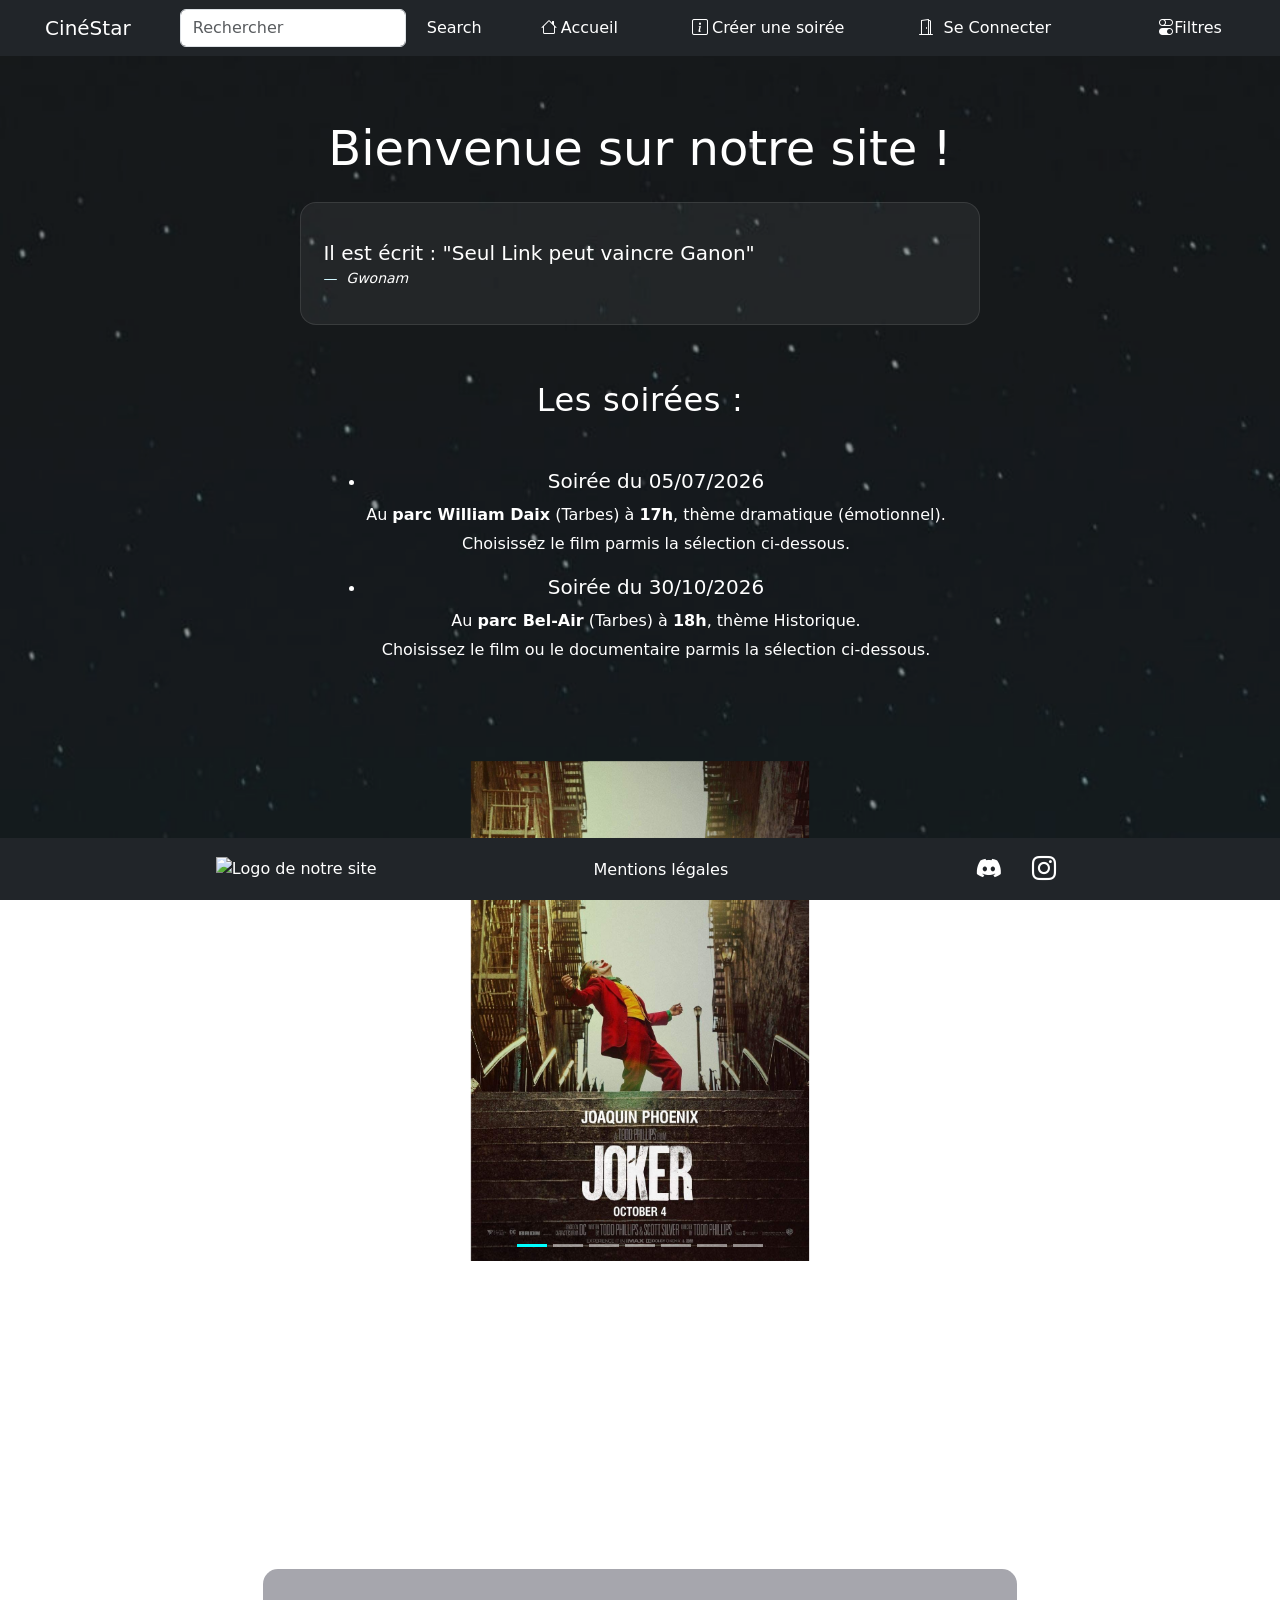
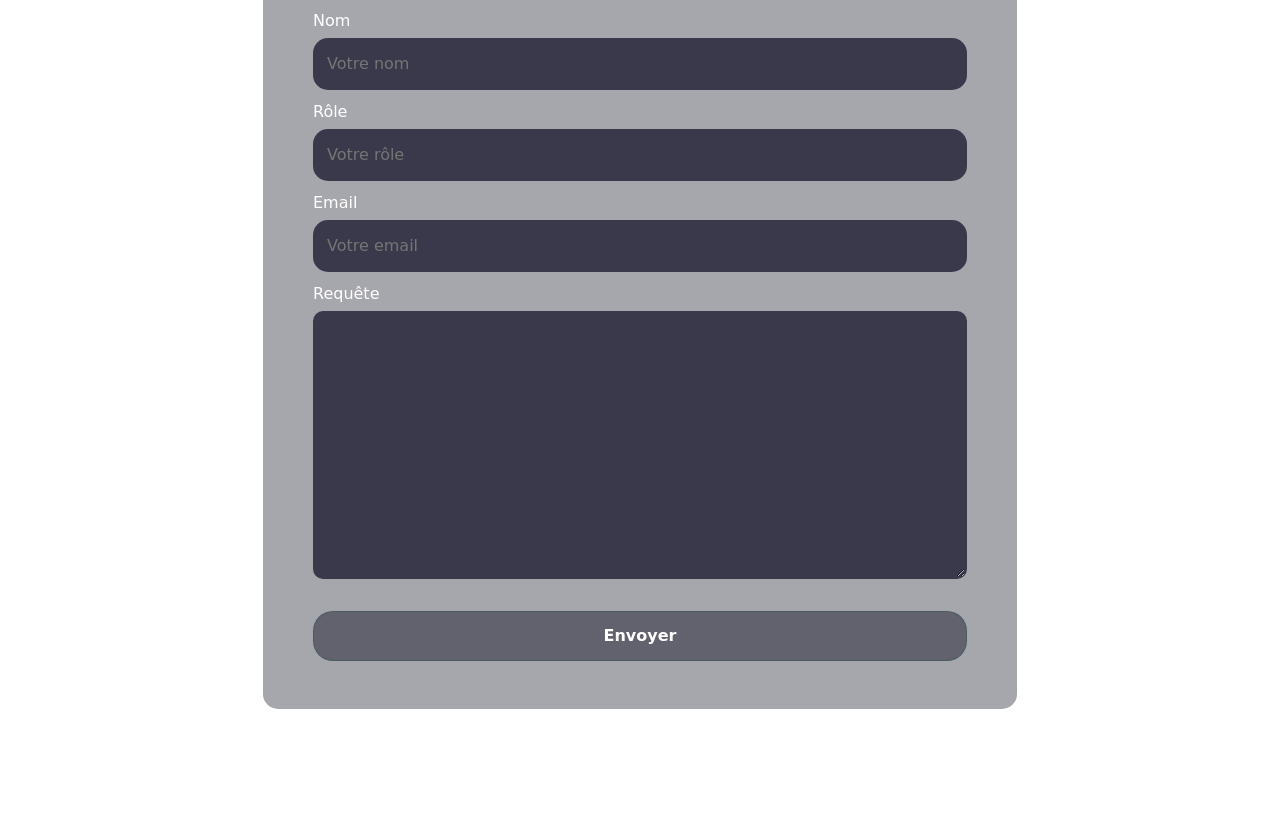
==== Site internet/index.html @ 059ee795 "Update index.html changement formulaire pour ajout intéraction php pour mail" ====
<!DOCTYPE html>
<html lang="fr">

<head>

    <meta charset="UTF-8">
    <meta name="author" content="Groupe 2">

    <title>SAE 203 : Choix de film</title>

    <link href="https://cdn.jsdelivr.net/npm/bootstrap@5.3.0-alpha1/dist/css/bootstrap.min.css" rel="stylesheet">
    <link rel="stylesheet" href="https://cdn.jsdelivr.net/npm/bootstrap-icons@1.11.3/font/bootstrap-icons.min.css">
    <link rel="stylesheet" href="style.css">

</head>

<!--https://icons.getbootstrap.com = Icones Bootstrap-->

<body>


    <header>
        <!-- <nav>   Lien entre les différentes pages
                    <a href="index.html" class="link" title="Lien vers la page d'Accueil">Accueil</a>
                    <a href="./Création_de_soirée.html" class="link" title="Lien vers la page ...">Créer un événement</a>
                    <a href="./Films.html" class="link" title="Lien vers la page ...">Nos films</a>
                    <a href="./Formulaire_de_demande.html" class="link" title="Lien vers la page ...">Demander un film</a>
                </nav>-->


        <nav class="navbar p-4 navbar-expand-lg" data-bs-theme="navbar-dark"><!-- Menu de navigation -->

            <div class="container-fluid bg-dark fixed-top justify-content-evenly pt-2 pb-2"><!-- Conteneur -->

                <a class="navbar-brand link text-white" href="./index.html"
                    title="Lien vers la page d'Accueil">CinéStar</a>

                <form class="d-flex" role="search"><!--Barre de recherche et boutton submit-->

                    <input class="form-control me-2 h-auto w-100" type="search" placeholder="Rechercher"
                        aria-label="Search" />
                    <button class="btn border border-1 border-dark Search" type="submit rounded-2">Search</button>

                </form>

                <!-- Menu déroulant des autres pages-->
                <!--Manquera que la mise en page, le code est bon-->
                <div class="" id="togglerMenu">
                    <button class="navbar-toggler" type="button" data-bs-toggle="collapse"
                        data-bs-target="#menu"><!-- Bouton de bascule (toggler) -->
                        <span class="navbar-toggler-icon"></span>
                    </button>

                    <div class="collapse navbar-collapse" id="menu">
                        <!-- Contenu du menu pouvant se réduire (collapse) -->
                        <ul class="navbar-nav ms-auto mb-2 mb-lg-0"><!-- Barre de navigation (nav)-->
                            <li class="nav-item">
                                <a class="btn border border-1 border-dark active me-5" href="./index.html"><i
                                        class="bi bi-house me-1"></i>Accueil</a>
                            </li>
                            <li class="nav-item">
                                <a class="btn border border-1 border-dark active  me-5"
                                    href="./Création_de_soirée.html"><i class="bi bi-info-square me-1"></i>Créer une
                                    soirée</a>
                            </li>
                            <li class="nav-item">
                                <a class="btn border border-1 border-dark active  me-5"
                                    href="./login.html">
                                    <i class="bi bi-door-open me-1"></i>
                                    Se Connecter
                                </a>
                            </li>
                        </ul>
                    </div>
                </div>
                <!--Fin Toggler menu-->

                <!--Menu déroulant des Filtres en Offset-->
                <button class="btn btn-outline-dark filtres" type="button" data-bs-toggle="offcanvas"
                    data-bs-target="#offcanvasFiltres"
                    aria-controls="offcanvasFiltres"><!-- Bouton de bascule (toggler) -->
                    <span class="bi bi-toggles">Filtres</span>
                </button>

            </div>

        </nav>

        <div class="offcanvas offcanvas-end bg-dark text-white" tabindex="-1" id="offcanvasFiltres"
            aria-labelledby="offcanvasFiltresLabel">

            <div class="offcanvas-header">

                <h5 class="offcanvas-title" id="offcanvasFiltresLabel">Filtres</h5>

                <button type="button" class="btn-close" data-bs-dismiss="offcanvas" aria-label="Fermer"></button>

            </div>

            <div class="offcanvas-body">

                <ul class="navbar-nav justify-content-end flex-grow-1 pe-3">
                    <li>
                        <div class="form-check">

                            <input class="form-check-input" type="checkbox" value="" id="ToutChecked" checked>

                            <label class="form-check-label" for="#ToutChecked">
                                Tout
                            </label>

                        </div>
                    </li>
                    <li class="mt-3">

                        <h7 class="fw-bold">Lieux :</h7>

                        <div class="form-check pt-2">

                            <input class="form-check-input" type="checkbox" value="" id="checkDefault">

                            <label class="form-check-label" for="#checkDefault">
                                Parc
                            </label>

                        </div>
                    </li>
                </ul>
            </div>
        </div>

    </header>

    <div class="container-xxl bd-gutter mt-5 my-md-4 bd-layout" id="trueBody">
        <h1 class="display-5 text-center pt-5"">Bienvenue sur notre site !</h1><!--Titre principal de la page d'accueil-->

        <figure><!--Notre blockquote, le message des organisateurs-->
            <blockquote class="blockquote pt-3"><!--Notre blockquote, le message des organisateurs-->
                <p>
                    Il est écrit : "Seul Link peut vaincre Ganon"
                </p>
            </blockquote>

            <figcaption class="blockquote-footer"><!-- Pied de blockquote -->
                <cite>Gwonam</cite>
            </figcaption>
        </figure>

        <div class="pt-4 pb-3" id="soirée">
            <h2>Les soirées :</h2><!--La liste des activitées-->
            <!--<ul>
                    <li>Appéroooooooo !</li>
                    <li>Luge d’été</li>
                    <li>Film oklm</li>
                </ul>-->
            <ul>
                <li>
                    <h5>Soirée du 05/07/2026</h5>
                </li>
                <p>
                    Au <strong>parc William Daix</strong> (Tarbes) à <strong>17h</strong>, thème dramatique
                    (émotionnel).</br>
                    Choisissez le film parmis la sélection ci-dessous.
                </p>

                <li>
                    <h5>Soirée du 30/10/2026</h5>
                </li>
                <p>
                    Au <strong>parc Bel-Air</strong> (Tarbes) à <strong>18h</strong>, thème Historique.</br>
                    Choisissez le film ou le documentaire parmis la sélection ci-dessous.
                </p>
            </ul>
        </div>

        <!-- Création d'un carrousel-->
        <div class="d-block m-5">
            <div class="carousel slide carousel-fade" id="carouselPortrait" data-bs-theme="carousel-dark"
                data-bs-ride="carousel" data-bs-interval="3000"><!-- Début du carroussel --><!-- Voir sujet -->
                <div class="carousel-indicators"><!-- Indicateurs de carrousel -->
                    <button type="button" data-bs-target="#carouselPortrait" data-bs-slide-to="0" class="active"
                        aria-current="true" aria-label="Portrait 1"></button>
                    <button type="button" data-bs-target="#carouselPortrait" data-bs-slide-to="1"
                        aria-label="Portrait 2"></button>
                    <button type="button" data-bs-target="#carouselPortrait" data-bs-slide-to="2"
                        aria-label="Portrait 3"></button>
                    <button type="button" data-bs-target="#carouselPortrait" data-bs-slide-to="3"
                        aria-label="Portrait 4"></button>
                    <button type="button" data-bs-target="#carouselPortrait" data-bs-slide-to="4"
                        aria-label="Portrait 5"></button>
                    <button type="button" data-bs-target="#carouselPortrait" data-bs-slide-to="5"
                        aria-label="Portrait 6"></button>
                    <button type="button" data-bs-target="#carouselPortrait" data-bs-slide-to="6"
                        aria-label="Portrait 7"></button>
                    
                </div>

                <div class="carousel-inner"><!-- Intérieur du carrousel -->
                    <div class="carousel-item active">
                        <img src="./img/films/Joker.jpg" alt="Affiche du Joker" class="d-block w-100 h-auto">
                    </div>

                    <div class="carousel-item">
                        <img src="./img/films/Leon.jpg" alt="Affiche de Leon" class="d-block w-100 h-auto">
                    </div>

                    <div class="carousel-item">
                        <img src="./img/films/Rocky.jpg" alt="Affiche de Rocky" class="d-block w-100 h-auto">
                    </div>

                    <div class="carousel-item">
                        <img src="./img/films/Chat_Potté_2.jpg" alt="Affiche du Chat Potté 2" class="d-block w-100 h-auto">
                    </div>

                    <div class="carousel-item">
                        <img src="./img/films/Star_Wars_3.jpg" alt="Affiche de Star Wars 3" class="d-block w-100 h-auto">
                    </div>

                    <div class="carousel-item">
                        <img src="./img/films/TDAC.jpg" alt="Affiche du film de TDAC" class="d-block w-100 h-auto">
                    </div>

                    <div class="carousel-item">
                        <img src="./img/films/hypnotic.jpg" alt="Affiche d'Hypnotic'" class="d-block w-100 h-auto">
                    </div>
                </div>
        </div>

        <section class="formulaire mt-4 pd-3">

            <h2>Contactez-moi :</h2>

            <div class="d-flex justify-content-evenly">

                <form class="pb-5 mb-3 colonne-form" action="crea_soiree.php" method="post">

                    <label for="name">Nom</label>
                    <input type="text" id="name" name="name" placeholder="Votre nom" required>

                    <label for="role">Rôle</label>
                    <input type="text" id="role" name="role" placeholder="Votre rôle" required>

                    <label for="email">Email</label>
                    <input type="email" id="email" name="email" placeholder="Votre email" required>

                    <label for="message">Requête</label>
                    <textarea rows="10" id="message" name="message" placeholder="La requête que vous voulez envoyer...."
                        required> </textarea>

                    <button type="submit">Envoyer</button>
                    
                </form>

            </div>
        </section>

    </div>

    <footer class="container-fluid bg-dark text-white fixed-bottom footer"><!--¨Pied de page-->

        <div class="d-flex justify-content-evenly align-items-center"><!-- Pour que se soit bien réparti -->

            <a class="btn border border-1 border-dark active p-1" href="index.html"><img src="#" alt="Logo de notre site"
                    class="img-fluid"></a><!--Notre logo, cliquable pour revenir au début de la page d'accueil-->

            <a class="btn border border-1 border-dark active pt-2 me-4" href="./Mention_Légale.html">Mentions
                légales</a><!-- lien vers les mentions légales -->

            <div class="p-1"><!-- div avec images et lien vers nos réseaux -->

                <a class="btn p-2 me-2 text-white" href="https://discord.gg/BwSvDdaqD" title="Lien vers notre Discord" target="_blank">
                    <i class="bi bi-discord"></i>
                </a><!-- lien vers nos résaux -->

                <a class="btn p-2 text-white" href="https://www.instagram.com/vie.etudiante.tarbes/?hl=fr" title="Lien vers Instagram"
                    target="_blank">
                    <i class="bi bi-instagram"></i>
                </a><!-- lien vers nos résaux -->

            </div>

        </div>

    </footer>

    <script src="https://cdn.jsdelivr.net/npm/bootstrap@5.3.0-alpha1/dist/js/bootstrap.bundle.min.js"></script>

</body>

</html>
---- Site internet/style.css ----
body::before {
    /*Test pour le fond*/

    content: "";
    position: fixed;
    inset: 0;
    background: url("./img/stars.jpg") center/cover no-repeat;
    filter: blur(3px);
    opacity: 0.95;
    filter: brightness(0.6);
    z-index: -1;

}

/*----*/

h1,
p,
cite,
h2,
ul {

    color: white;

}


h1 {

    margin-bottom: 1.5rem;

}

h2 {

    margin-bottom: 1.25rem;
    letter-spacing: 0.02em;

}

/*----*/

figure {

    max-width: 680px;
    margin: 0 auto 2rem;
    padding: 1.2rem 1.4rem;
    background: rgba(255, 255, 255, 0.06);
    border-radius: 1rem;
    border: 1px solid rgba(255, 255, 255, 0.1);

}

.text-layout {

    padding: 1rem 0;

}

.text-card {

    background: rgba(255, 255, 255, 0.08);
    border: 1px solid rgba(255, 255, 255, 0.15);
    border-radius: 1rem;
    padding: 1.4rem 1.5rem;

}

.text-card h5 {

    margin-bottom: 0.75rem;

}

.text-card p {

    margin: 0 0 1rem;

}

/*----*/

.blockquote-footer {
    color: #d1f7ff;
}

.carousel-item img {
    width: 100%;
    height: auto;
    border-radius: var(--rayon);
    margin-bottom: 0.8rem;
    object-fit: contain;
    max-height: 500px;
}

.carousel-indicators button.active {
    background-color: #00FFFF;
    opacity: 1;
}


.collapse a,
.Search,
.filtres {
    /* Fond + couleur texte blanc */

    background-image: url("https://i.pinimg.com/736x/fd/cd/2d/fdcd2d93de5c539ff196c34991a457ca.jpg");
    background-size: cover;
    color: white;

}

.btn {
    /* Animation de zoom */

    transition: transform 0.2s ease-in-out;
    color: white
}

.btn:hover,
footer a:hover {
    /* Animation de zoom au survol*/

    transform: scale(1.05);
    color: white;

}

footer.footer .active {

    background-image: url("https://i.pinimg.com/736x/fd/cd/2d/fdcd2d93de5c539ff196c34991a457ca.jpg");
    background-size: cover;
    background-position: center;
    color: white;

}

footer.footer .btn:hover {
    color: white;
    text-decoration: none;
}

footer i {
    font-size: 1.5rem;
}

/* ===== SECTION FORMULAIRE ===== */



.formulaire {

    position: relative;
    padding: 60px 40px;
    margin: 40px 0;
}

.formulaire h2 {

    padding: 40px;

}

/* Conteneur du formulaire */
.formulaire form {

    position: relative;

    z-index: 1;

    background: rgba(32, 32, 48, 0.395);

    padding: 30px 50px;

    margin-top: 4%;

    border-radius: 15px;

    backdrop-filter: blur(10px);

}

/* Labels */

.formulaire label {

    color: white;

    display: block;

    margin-top: 10px;
    margin-bottom: 5px;

    font-weight: 500;

    font-size: 1rem;

}

/* Inputs et textarea - Style général */
.formulaire input[type="text"],
.formulaire input[type="role"],
.formulaire input[type="email"] {

    width: 100%;

    padding: 12px;
    padding-right: 300px;

    background: rgba(30, 30, 50, 0.8);
    border: 2px solid transparent;
    border-radius: 15px;
    color: white;

    font-size: 1rem;

    transition: all 0.3s ease;
    outline: none;
    box-sizing: border-box;

}


.formulaire textarea {

    width: 100%;

    padding: 12px;
    padding-right: 300px;

    background: rgba(30, 30, 50, 0.8);
    border: 2px solid transparent;
    border-radius: 10px;
    color: white;

    font-size: 1rem;

    transition: all 0.3s ease;
    outline: none;
    box-sizing: border-box;

}


.formulaire input[type="text"]:focus,
.formulaire input[type="role"]:focus,
.formulaire input[type="email"]:focus,
.formulaire textarea:focus {

    background: rgba(30, 30, 50, 0.95);
    border-color: #00FFFF;
    box-shadow: 0 0 10px rgba(0, 255, 255, 0.5), inset 0 0 10px rgba(0, 255, 255, 0.1);

}

/* Textarea */
.formulaire textarea {

    margin-bottom: 25px;
    resize: vertical;
    min-height: 80px;

}

/* Bouton Envoyer */
.formulaire button {

    background: rgba(30, 30, 50, 0.5);

    color: white;

    border: 1px solid rgba(53, 88, 78, 0.5);

    padding: 12px 40px;
    border-radius: 20px;

    font-size: 1rem;

    font-weight: 600;

    cursor: pointer;
    transition: all 0.3s ease;
    width: 100%;

}

.formulaire button:hover {

    background: rgba(30, 30, 50, 0.95);
    border-color: #00FFFF;
    box-shadow: 0 0 10px rgba(0, 255, 255, 0.5), inset 0 0 10px rgba(0, 255, 255, 0.1);

    transform: scale(1.05);
}


/* ===== FIN SECTION FORMULAIRE ===== */


/* ===== SECTION MENTIONS LEGALES ===== */

.mentleg {

    display: flex;

    flex-direction: column;

    align-items: center;

    justify-content: center;

    text-align: center;

    padding: 80px 0;

    box-sizing: border-box;

}

.mention-legales {

    width: 75%;

    max-width: 1000px;

    margin: 0 auto;

    padding: 2rem;

    border-radius: 2rem;

    background: rgba(30, 30, 50, 0.95);
    border-color: #00FFFF;
    box-shadow: 0 0 20px rgba(0, 255, 255, 0.5), inset 0 0 20px rgba(0, 255, 255, 0.1);

}

.mention-item {

    margin-bottom: 30px;
    padding-bottom: 20px;

    border-bottom: 1px solid rgba(0, 255, 255, 0.595);

}

.mention-item strong {

    color: #00FFFF;

}

h2 {

    margin-bottom: 50px;

}

h3 {

    margin-bottom: 30px;

}

/* ===== SECTION MENTIONS LEGALES ===== */

/* ===== SECTION CREATION DE SOIREE ===== */

#soirée {

    display: flex;

    flex-direction: column;

    align-items: center;

    justify-content: center;

    text-align: center;

    padding: 60px 0;

    box-sizing: border-box;

    color: white;

    line-height: 1.8;
}

.css {

    width: 75%;

    max-width: 1000px;

    margin: 0 auto;

    padding: 2rem;

    border-radius: 2rem;

    background: rgba(30, 30, 50, 0.95);
    border-color: #00FFFF;
    box-shadow: 0 0 20px rgba(0, 255, 255, 0.5), inset 0 0 20px rgba(0, 255, 255, 0.1);

}

#soirée #inputsoirée {

    border-radius: 5px;
    background: rgba(30, 30, 50, 0.95);
    border: 2px solid white;

    margin-bottom: 20px;
    margin-left: 20px;
    color: white;

}

#soirée #inputsoirée:focus {

    border-radius: 5px;
    background: rgba(30, 30, 50, 0.95);
    border-color: #00FFFF;
    box-shadow: 0 0 20px rgba(0, 255, 255, 0.5), inset 0 0 20px rgba(0, 255, 255, 0.1);

}

#soirée h3 {

    padding-bottom: 20px;

}



#soirée input[type="checkbox"],
#soirée input[type="radio"] {

    display: inline-flex;

    align-items: center;

    vertical-align: middle;

    margin: 0.2rem 0.8rem 0.3rem 0.6rem;
    margin-right: 0.4rem;

    accent-color: #00FFFF;

    transform: scale(1.05);
}

#soirée input[type="checkbox"]+br,
#soirée input[type="radio"]+br {
    display: none;
}


#soirée button {

    background: rgba(30, 30, 50, 0.5);

    color: white;

    border: 1px solid rgba(53, 88, 78, 0.5);

    padding: 12px 40px;
    border-radius: 20px;

    font-size: 1rem;

    font-weight: 600;

    cursor: pointer;
    transition: all 0.3s ease;
    width: 70%;


}

#soirée button:hover {

    background: rgba(30, 30, 50, 0.95);
    border-color: #00FFFF;
    box-shadow: 0 0 10px rgba(0, 255, 255, 0.5), inset 0 0 10px rgba(0, 255, 255, 0.1);

    transform: scale(1.05);

}
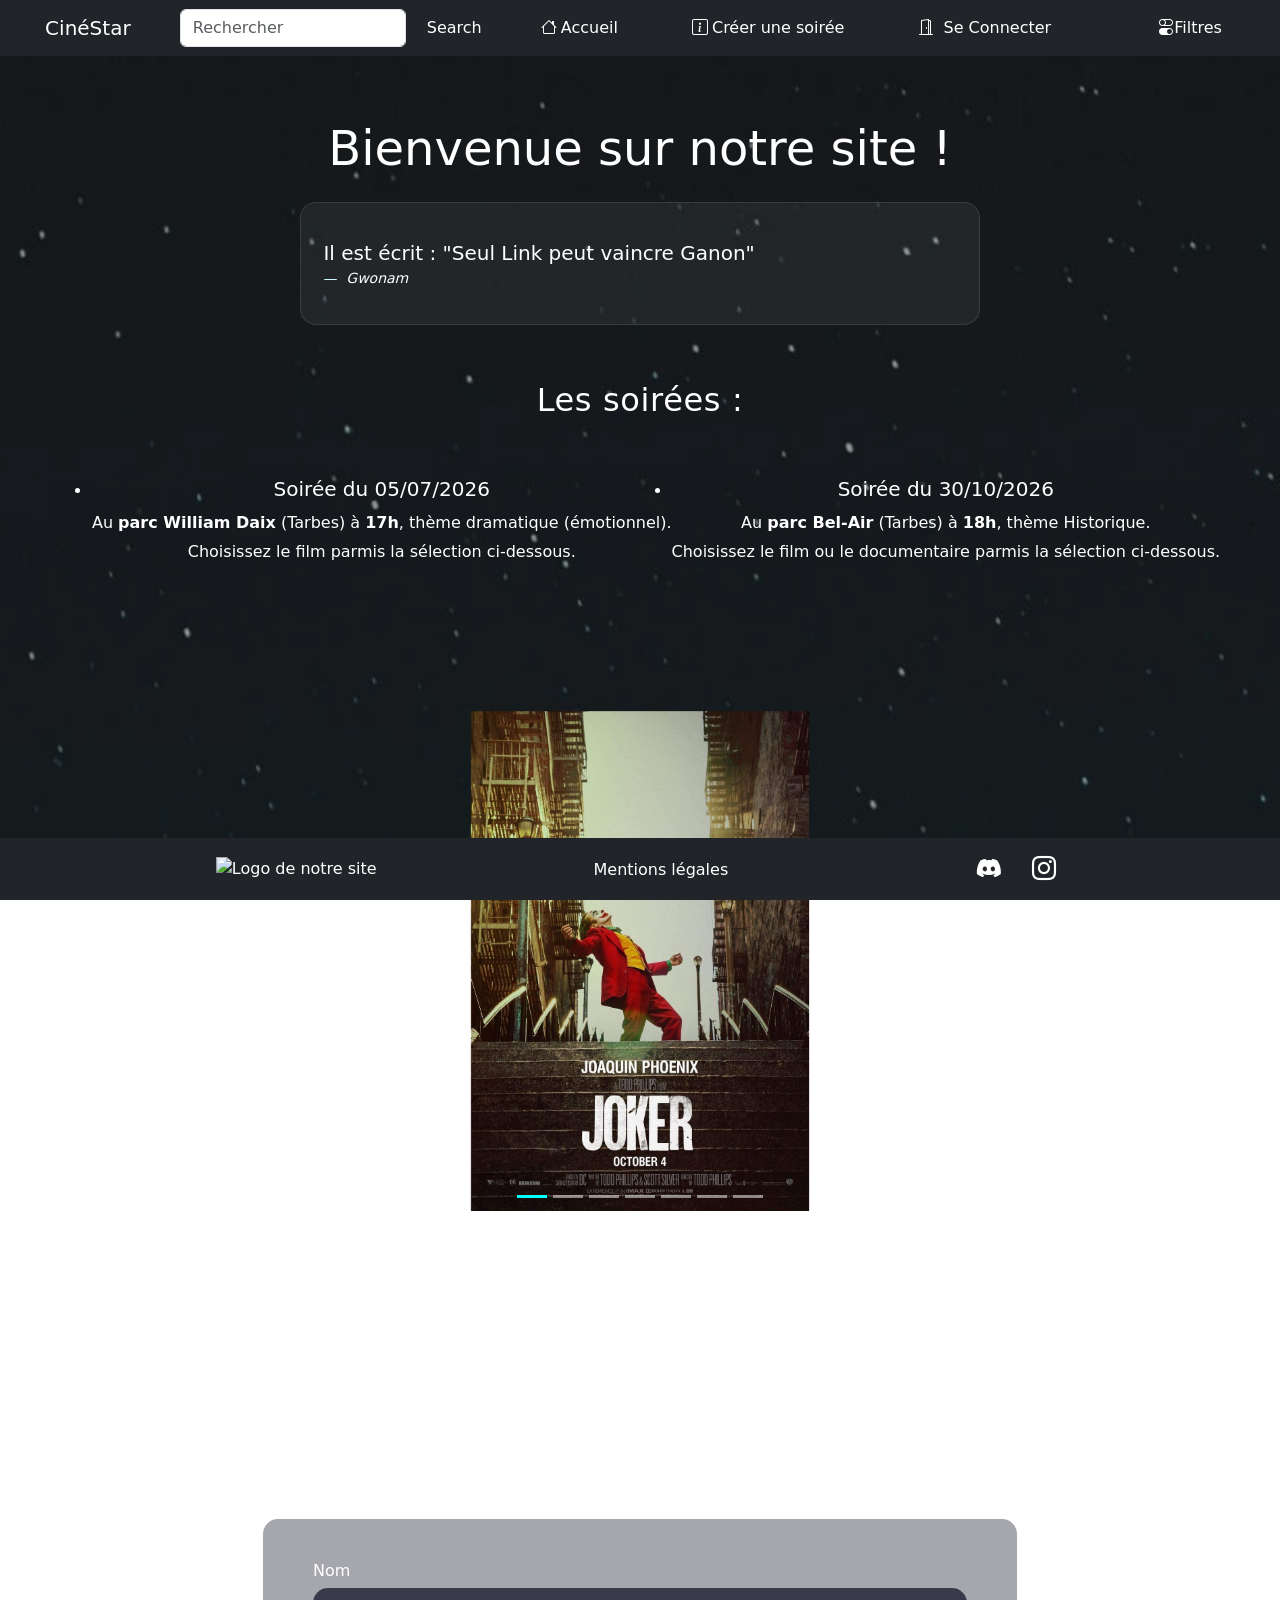
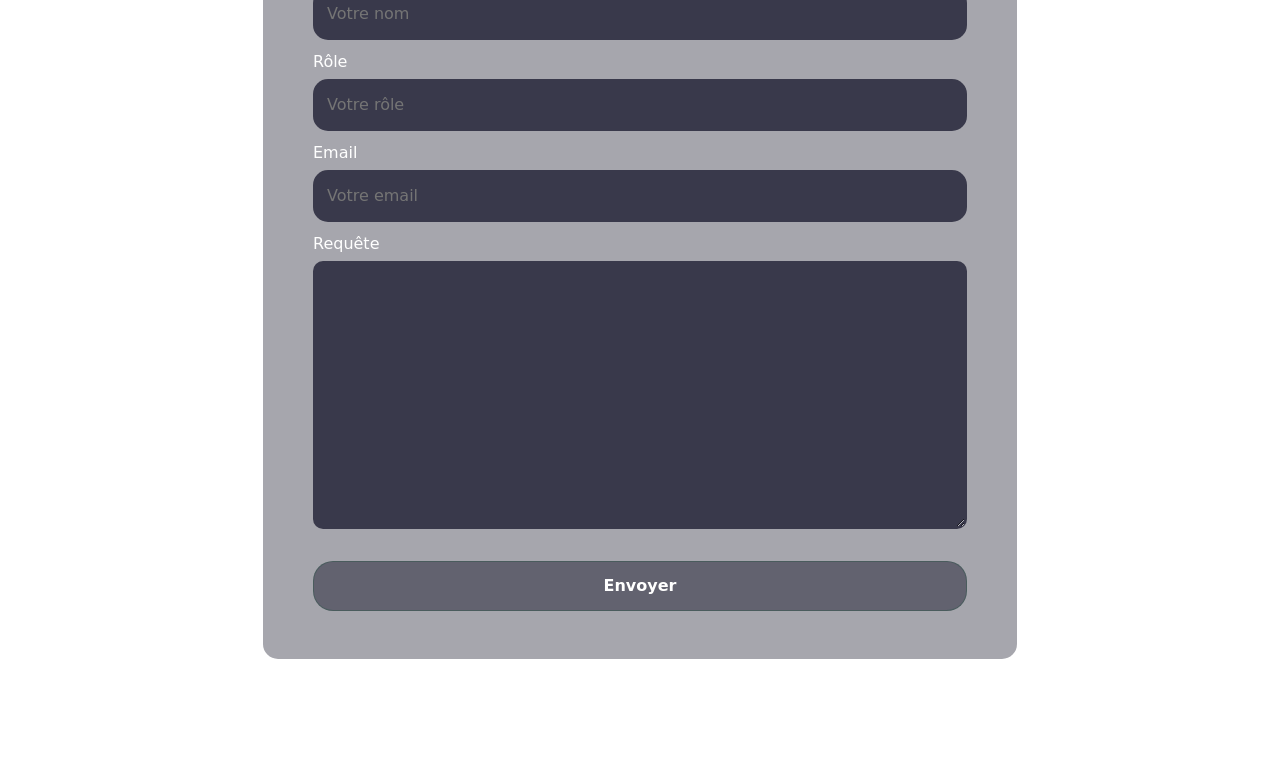
==== commit 9c6d907b: "Ajout de logo et petite mise en page" ====
--- a/Site internet/index.html
+++ b/Site internet/index.html
@@ -64,8 +64,7 @@
                                     soirée</a>
                             </li>
                             <li class="nav-item">
-                                <a class="btn border border-1 border-dark active  me-5"
-                                    href="./login.html">
+                                <a class="btn border border-1 border-dark active  me-5" href="./login.html">
                                     <i class="bi bi-door-open me-1"></i>
                                     Se Connecter
                                 </a>
@@ -135,155 +134,166 @@
         <h1 class="display-5 text-center pt-5"">Bienvenue sur notre site !</h1><!--Titre principal de la page d'accueil-->
 
         <figure><!--Notre blockquote, le message des organisateurs-->
-            <blockquote class="blockquote pt-3"><!--Notre blockquote, le message des organisateurs-->
-                <p>
-                    Il est écrit : "Seul Link peut vaincre Ganon"
-                </p>
+            <blockquote class=" blockquote pt-3"><!--Notre blockquote, le message des organisateurs-->
+            <p>
+                Il est écrit : "Seul Link peut vaincre Ganon"
+            </p>
             </blockquote>
 
             <figcaption class="blockquote-footer"><!-- Pied de blockquote -->
                 <cite>Gwonam</cite>
             </figcaption>
-        </figure>
-
-        <div class="pt-4 pb-3" id="soirée">
-            <h2>Les soirées :</h2><!--La liste des activitées-->
-            <!--<ul>
+            </figure>
+
+            <div class="pt-4 pb-3" id="soirée">
+                <h2>Les soirées :</h2><!--La liste des activitées-->
+                <!--<ul>
                     <li>Appéroooooooo !</li>
                     <li>Luge d’été</li>
                     <li>Film oklm</li>
                 </ul>-->
-            <ul>
-                <li>
-                    <h5>Soirée du 05/07/2026</h5>
-                </li>
-                <p>
-                    Au <strong>parc William Daix</strong> (Tarbes) à <strong>17h</strong>, thème dramatique
-                    (émotionnel).</br>
-                    Choisissez le film parmis la sélection ci-dessous.
-                </p>
-
-                <li>
-                    <h5>Soirée du 30/10/2026</h5>
-                </li>
-                <p>
-                    Au <strong>parc Bel-Air</strong> (Tarbes) à <strong>18h</strong>, thème Historique.</br>
-                    Choisissez le film ou le documentaire parmis la sélection ci-dessous.
-                </p>
-            </ul>
-        </div>
-
-        <!-- Création d'un carrousel-->
-        <div class="d-block m-5">
-            <div class="carousel slide carousel-fade" id="carouselPortrait" data-bs-theme="carousel-dark"
-                data-bs-ride="carousel" data-bs-interval="3000"><!-- Début du carroussel --><!-- Voir sujet -->
-                <div class="carousel-indicators"><!-- Indicateurs de carrousel -->
-                    <button type="button" data-bs-target="#carouselPortrait" data-bs-slide-to="0" class="active"
-                        aria-current="true" aria-label="Portrait 1"></button>
-                    <button type="button" data-bs-target="#carouselPortrait" data-bs-slide-to="1"
-                        aria-label="Portrait 2"></button>
-                    <button type="button" data-bs-target="#carouselPortrait" data-bs-slide-to="2"
-                        aria-label="Portrait 3"></button>
-                    <button type="button" data-bs-target="#carouselPortrait" data-bs-slide-to="3"
-                        aria-label="Portrait 4"></button>
-                    <button type="button" data-bs-target="#carouselPortrait" data-bs-slide-to="4"
-                        aria-label="Portrait 5"></button>
-                    <button type="button" data-bs-target="#carouselPortrait" data-bs-slide-to="5"
-                        aria-label="Portrait 6"></button>
-                    <button type="button" data-bs-target="#carouselPortrait" data-bs-slide-to="6"
-                        aria-label="Portrait 7"></button>
-                    
+
+                <ul class="d-inline-flex justify-content-center pt-2 pb-5" id="indexsoirée">
+
+                    <li>
+                        <h5>Soirée du 05/07/2026</h5>
+
+                        <p>
+                            Au <strong>parc William Daix</strong> (Tarbes) à <strong>17h</strong>, thème dramatique
+                            (émotionnel).</br>
+                            Choisissez le film parmis la sélection ci-dessous.
+
+                        </p>
+                    </li>
+
+                    <li>
+                        <h5>Soirée du 30/10/2026</h5>
+
+                        <p>
+                            Au <strong>parc Bel-Air</strong> (Tarbes) à <strong>18h</strong>, thème Historique.</br>
+                            Choisissez le film ou le documentaire parmis la sélection ci-dessous.
+                        </p>
+
+                    </li>
+
+                </ul>
+
+            </div>
+
+            <!-- Création d'un carrousel-->
+            <div class="d-block m-5">
+                <div class="carousel slide carousel-fade" id="carouselPortrait" data-bs-theme="carousel-dark"
+                    data-bs-ride="carousel" data-bs-interval="3000"><!-- Début du carroussel --><!-- Voir sujet -->
+                    <div class="carousel-indicators"><!-- Indicateurs de carrousel -->
+                        <button type="button" data-bs-target="#carouselPortrait" data-bs-slide-to="0" class="active"
+                            aria-current="true" aria-label="Portrait 1"></button>
+                        <button type="button" data-bs-target="#carouselPortrait" data-bs-slide-to="1"
+                            aria-label="Portrait 2"></button>
+                        <button type="button" data-bs-target="#carouselPortrait" data-bs-slide-to="2"
+                            aria-label="Portrait 3"></button>
+                        <button type="button" data-bs-target="#carouselPortrait" data-bs-slide-to="3"
+                            aria-label="Portrait 4"></button>
+                        <button type="button" data-bs-target="#carouselPortrait" data-bs-slide-to="4"
+                            aria-label="Portrait 5"></button>
+                        <button type="button" data-bs-target="#carouselPortrait" data-bs-slide-to="5"
+                            aria-label="Portrait 6"></button>
+                        <button type="button" data-bs-target="#carouselPortrait" data-bs-slide-to="6"
+                            aria-label="Portrait 7"></button>
+
+                    </div>
+
+                    <div class="carousel-inner"><!-- Intérieur du carrousel -->
+                        <div class="carousel-item active">
+                            <img src="./img/films/Joker.jpg" alt="Affiche du Joker" class="d-block w-100 h-auto">
+                        </div>
+
+                        <div class="carousel-item">
+                            <img src="./img/films/Leon.jpg" alt="Affiche de Leon" class="d-block w-100 h-auto">
+                        </div>
+
+                        <div class="carousel-item">
+                            <img src="./img/films/Rocky.jpg" alt="Affiche de Rocky" class="d-block w-100 h-auto">
+                        </div>
+
+                        <div class="carousel-item">
+                            <img src="./img/films/Chat_Potté_2.jpg" alt="Affiche du Chat Potté 2"
+                                class="d-block w-100 h-auto">
+                        </div>
+
+                        <div class="carousel-item">
+                            <img src="./img/films/Star_Wars_3.jpg" alt="Affiche de Star Wars 3"
+                                class="d-block w-100 h-auto">
+                        </div>
+
+                        <div class="carousel-item">
+                            <img src="./img/films/TDAC.jpg" alt="Affiche du film de TDAC" class="d-block w-100 h-auto">
+                        </div>
+
+                        <div class="carousel-item">
+                            <img src="./img/films/hypnotic.jpg" alt="Affiche d'Hypnotic'" class="d-block w-100 h-auto">
+                        </div>
+                    </div>
                 </div>
 
-                <div class="carousel-inner"><!-- Intérieur du carrousel -->
-                    <div class="carousel-item active">
-                        <img src="./img/films/Joker.jpg" alt="Affiche du Joker" class="d-block w-100 h-auto">
-                    </div>
-
-                    <div class="carousel-item">
-                        <img src="./img/films/Leon.jpg" alt="Affiche de Leon" class="d-block w-100 h-auto">
-                    </div>
-
-                    <div class="carousel-item">
-                        <img src="./img/films/Rocky.jpg" alt="Affiche de Rocky" class="d-block w-100 h-auto">
-                    </div>
-
-                    <div class="carousel-item">
-                        <img src="./img/films/Chat_Potté_2.jpg" alt="Affiche du Chat Potté 2" class="d-block w-100 h-auto">
-                    </div>
-
-                    <div class="carousel-item">
-                        <img src="./img/films/Star_Wars_3.jpg" alt="Affiche de Star Wars 3" class="d-block w-100 h-auto">
-                    </div>
-
-                    <div class="carousel-item">
-                        <img src="./img/films/TDAC.jpg" alt="Affiche du film de TDAC" class="d-block w-100 h-auto">
-                    </div>
-
-                    <div class="carousel-item">
-                        <img src="./img/films/hypnotic.jpg" alt="Affiche d'Hypnotic'" class="d-block w-100 h-auto">
-                    </div>
+                <section class="formulaire mt-4 pd-3">
+
+                    <h2>Contactez-moi :</h2>
+
+                    <div class="d-flex justify-content-evenly">
+
+                        <form class="pb-5 mb-3 colonne-form" method="get" action="#">
+
+                            <label for="name">Nom</label>
+                            <input type="text" id="name" name="name" placeholder="Votre nom" required>
+
+                            <label for="role">Rôle</label>
+                            <input type="text" id="role" name="role" placeholder="Votre rôle" required>
+
+                            <label for="email">Email</label>
+                            <input type="email" id="email" name="email" placeholder="Votre email" required>
+
+                            <label for="message">Requête</label>
+                            <textarea rows="10" id="message" name="message"
+                                placeholder="La requête que vous voulez envoyer...." required> </textarea>
+
+                            <button type="submit">Envoyer</button>
+
+                        </form>
+
+                    </div>
+                </section>
+
+            </div>
+
+            <footer class="container-fluid bg-dark text-white fixed-bottom footer"><!--¨Pied de page-->
+
+                <div class="d-flex justify-content-evenly align-items-center"><!-- Pour que se soit bien réparti -->
+
+                    <a class="btn border border-1 border-dark p-1" href="index.html"><img src="./img/logo.png"
+                            alt="Logo de notre site" class="img-fluid"></a><!--Notre logo, cliquable pour revenir au début de la page d'accueil-->
+
+                    <a class="btn border border-1 border-dark active pt-2 me-4" href="./Mention_Légale.html">Mentions
+                        légales</a><!-- lien vers les mentions légales -->
+
+                    <div class="p-1"><!-- div avec images et lien vers nos réseaux -->
+
+                        <a class="btn p-2 me-2 text-white" href="https://discord.gg/BwSvDdaqD"
+                            title="Lien vers notre Discord" target="_blank">
+                            <i class="bi bi-discord"></i>
+                        </a><!-- lien vers nos résaux -->
+
+                        <a class="btn p-2 text-white" href="https://www.instagram.com/vie.etudiante.tarbes/?hl=fr"
+                            title="Lien vers Instagram" target="_blank">
+                            <i class="bi bi-instagram"></i>
+                        </a><!-- lien vers nos résaux -->
+
+                    </div>
+
                 </div>
-        </div>
-
-        <section class="formulaire mt-4 pd-3">
-
-            <h2>Contactez-moi :</h2>
-
-            <div class="d-flex justify-content-evenly">
-
-                <form class="pb-5 mb-3 colonne-form" action="crea_soiree.php" method="post">
-
-                    <label for="name">Nom</label>
-                    <input type="text" id="name" name="name" placeholder="Votre nom" required>
-
-                    <label for="role">Rôle</label>
-                    <input type="text" id="role" name="role" placeholder="Votre rôle" required>
-
-                    <label for="email">Email</label>
-                    <input type="email" id="email" name="email" placeholder="Votre email" required>
-
-                    <label for="message">Requête</label>
-                    <textarea rows="10" id="message" name="message" placeholder="La requête que vous voulez envoyer...."
-                        required> </textarea>
-
-                    <button type="submit">Envoyer</button>
-                    
-                </form>
-
-            </div>
-        </section>
-
-    </div>
-
-    <footer class="container-fluid bg-dark text-white fixed-bottom footer"><!--¨Pied de page-->
-
-        <div class="d-flex justify-content-evenly align-items-center"><!-- Pour que se soit bien réparti -->
-
-            <a class="btn border border-1 border-dark active p-1" href="index.html"><img src="#" alt="Logo de notre site"
-                    class="img-fluid"></a><!--Notre logo, cliquable pour revenir au début de la page d'accueil-->
-
-            <a class="btn border border-1 border-dark active pt-2 me-4" href="./Mention_Légale.html">Mentions
-                légales</a><!-- lien vers les mentions légales -->
-
-            <div class="p-1"><!-- div avec images et lien vers nos réseaux -->
-
-                <a class="btn p-2 me-2 text-white" href="https://discord.gg/BwSvDdaqD" title="Lien vers notre Discord" target="_blank">
-                    <i class="bi bi-discord"></i>
-                </a><!-- lien vers nos résaux -->
-
-                <a class="btn p-2 text-white" href="https://www.instagram.com/vie.etudiante.tarbes/?hl=fr" title="Lien vers Instagram"
-                    target="_blank">
-                    <i class="bi bi-instagram"></i>
-                </a><!-- lien vers nos résaux -->
-
-            </div>
-
-        </div>
-
-    </footer>
-
-    <script src="https://cdn.jsdelivr.net/npm/bootstrap@5.3.0-alpha1/dist/js/bootstrap.bundle.min.js"></script>
+
+            </footer>
+
+            <script src="https://cdn.jsdelivr.net/npm/bootstrap@5.3.0-alpha1/dist/js/bootstrap.bundle.min.js"></script>
 
 </body>
 
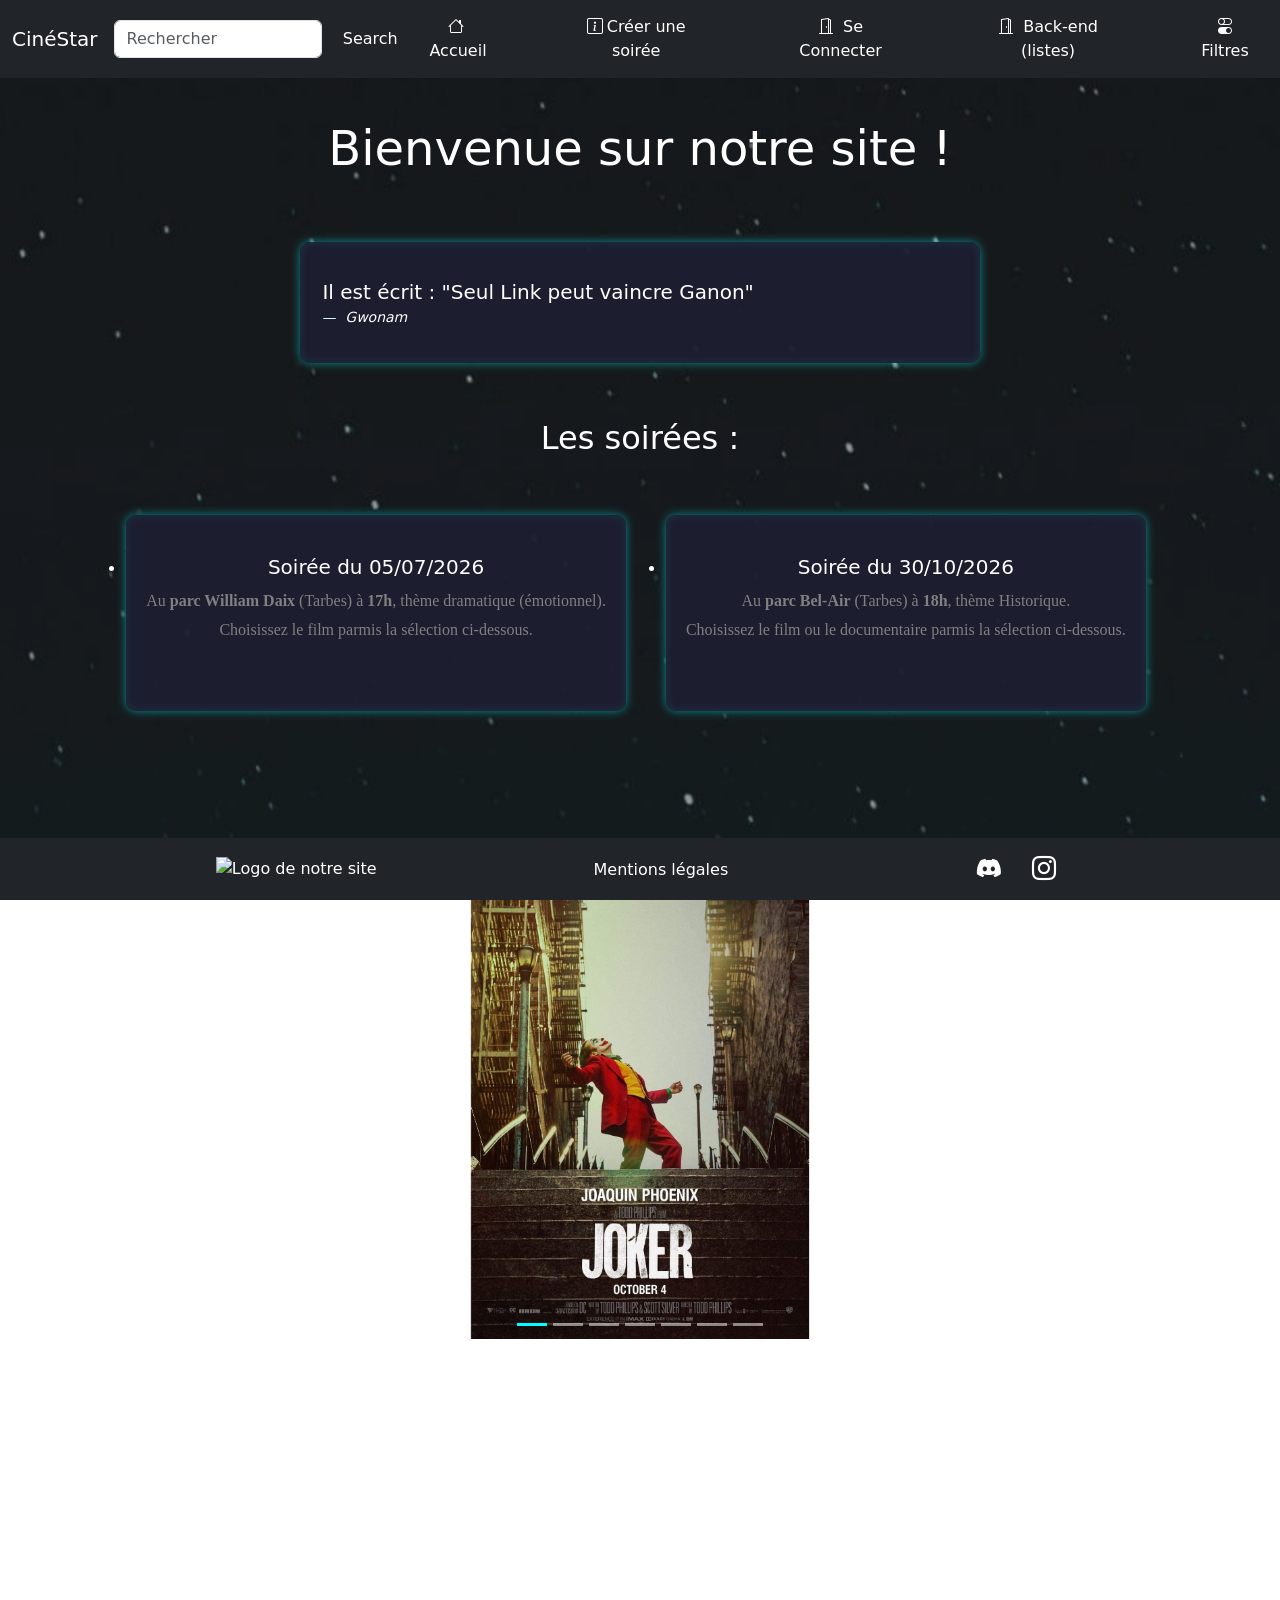
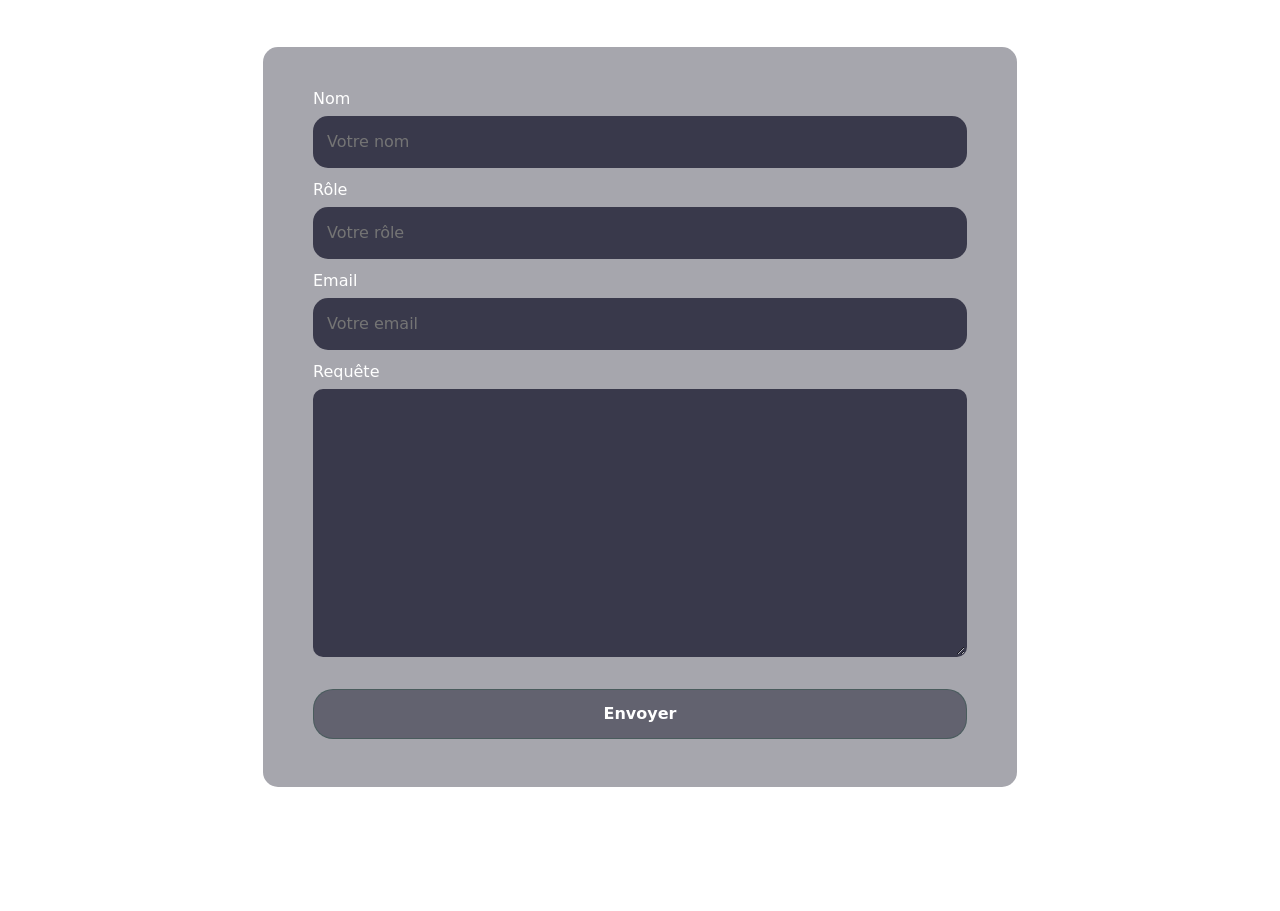
==== commit a3910cf1: "Update index.html     first back-end" ====
--- a/Site internet/index.html
+++ b/Site internet/index.html
@@ -69,6 +69,15 @@
                                     Se Connecter
                                 </a>
                             </li>
+                                <!--LIER AU BACK-END !!!! -->
+                            <li class="nav-item">
+                                <a class="btn border border-1 border-dark active  me-5"
+                                    href="./back-end/liste_f-l-s.html">
+                                    <i class="bi bi-door-open me-1"></i>
+                                    Back-end (listes)
+                                </a>
+                            </li>
+
                         </ul>
                     </div>
                 </div>
--- a/Site internet/style.css
+++ b/Site internet/style.css
@@ -27,16 +27,11 @@
 
 h1 {
 
-    margin-bottom: 1.5rem;
-
-}
-
-h2 {
-
-    margin-bottom: 1.25rem;
-    letter-spacing: 0.02em;
-
-}
+    margin-bottom: 4rem;
+
+}
+
+
 
 /*----*/
 
@@ -45,9 +40,10 @@
     max-width: 680px;
     margin: 0 auto 2rem;
     padding: 1.2rem 1.4rem;
-    background: rgba(255, 255, 255, 0.06);
-    border-radius: 1rem;
-    border: 1px solid rgba(255, 255, 255, 0.1);
+    background: rgba(30, 30, 50, 0.95);
+    border-color: #00FFFF;
+    box-shadow: 0 0 10px rgba(0, 255, 255, 0.5), inset 0 0 10px rgba(0, 255, 255, 0.1);
+    border-radius: 10px;
 
 }
 
@@ -144,6 +140,38 @@
     font-size: 1.5rem;
 }
 
+footer img {
+    max-height: 3rem;
+    width: auto;
+    display: block;
+}
+
+#indexsoirée li {
+
+    background: rgba(30, 30, 50, 0.95);
+    border-color: #00FFFF;
+    box-shadow: 0 0 10px rgba(0, 255, 255, 0.5), inset 0 0 10px rgba(0, 255, 255, 0.1);
+
+    padding: 40px 20px;
+
+    margin-right: 40px;
+
+    border-radius: 10px;
+    
+    gap: 10px;
+
+    text-align: center;
+
+    transition: all 0.3s ease;
+
+}
+
+#indexsoirée li:hover {
+
+    transform: scale(1.01);
+
+}
+
 /* ===== SECTION FORMULAIRE ===== */
 
 
@@ -426,13 +454,6 @@
 
 }
 
-#soirée h3 {
-
-    padding-bottom: 20px;
-
-}
-
-
 
 #soirée input[type="checkbox"],
 #soirée input[type="radio"] {
@@ -488,3 +509,68 @@
     transform: scale(1.05);
 
 }
+
+#soirée p {
+
+    padding-bottom: 10px;
+
+    font-size: 1rem;
+
+    font-family:Cambria, Cochin, Georgia, Times, 'Times New Roman', serif;
+
+    color: gray;
+
+}
+
+/* ===== PAGE LOGIN ===== */
+
+#login-section {
+    padding: 8rem 1rem 6rem;
+    min-height: calc(100vh - 130px);
+    display: flex;
+    justify-content: center;
+    align-items: flex-start;
+    background: transparent;
+}
+
+.login-card {
+    width: min(560px, 100%);
+    background: rgba(16, 16, 32, 0.95);
+    border: 1px solid rgba(0, 255, 255, 0.18);
+    box-shadow: 0 0 30px rgba(0, 255, 255, 0.18);
+    border-radius: 1.5rem;
+    padding: 2rem;
+}
+
+#login-section h1,
+#login-section h2 {
+    color: #ffffff;
+}
+
+#login-section label {
+    color: #d1f7ff;
+    font-weight: 500;
+}
+
+#login-section .form-control {
+    background: rgba(255, 255, 255, 0.08);
+    border: 1px solid rgba(255, 255, 255, 0.18);
+    color: white;
+}
+
+#login-section .form-control:focus {
+    background: rgba(255, 255, 255, 0.12);
+    border-color: #00ffff;
+    box-shadow: 0 0 10px rgba(0, 255, 255, 0.25);
+    color: white;
+}
+
+#login-section .btn-login {
+    width: 100%;
+    border-radius: 50px;
+    font-weight: 600;
+}
+
+#login-section .btn-login:hover {
+    transform: scale(1.02);
+}
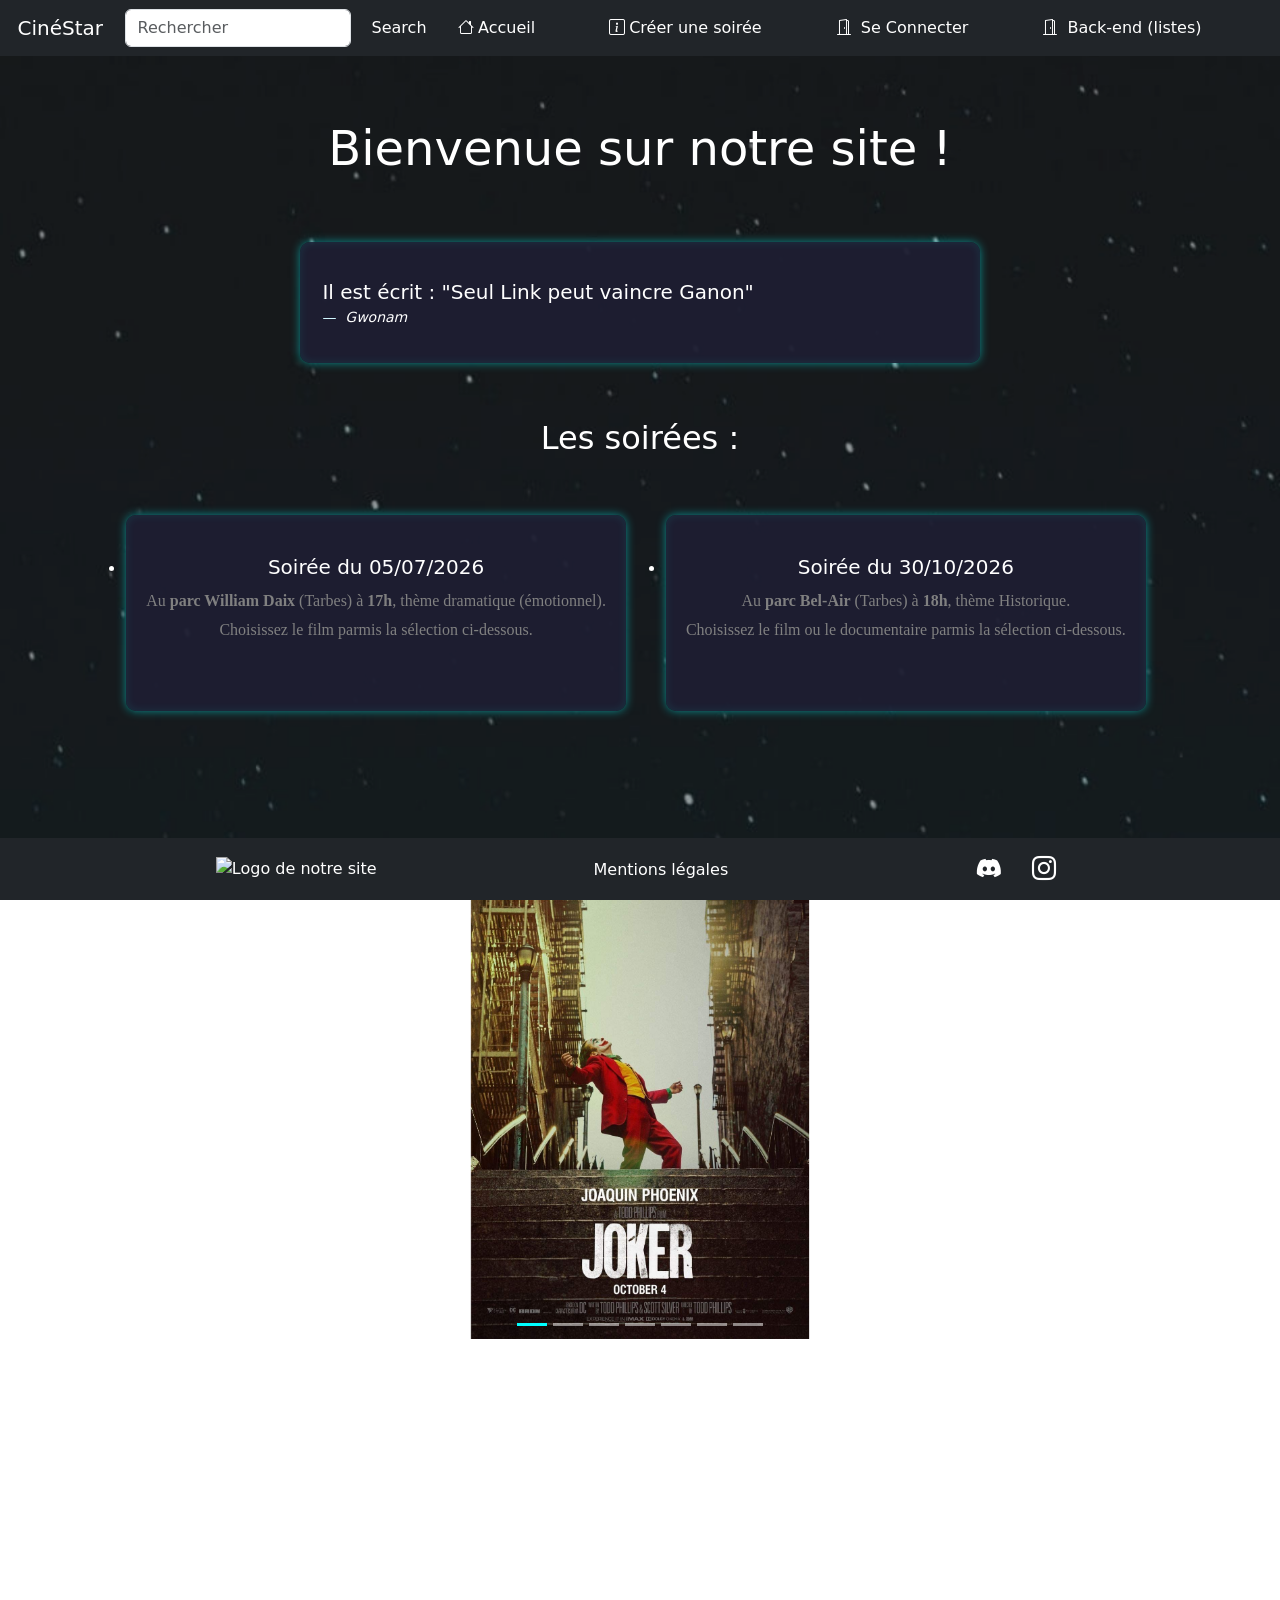
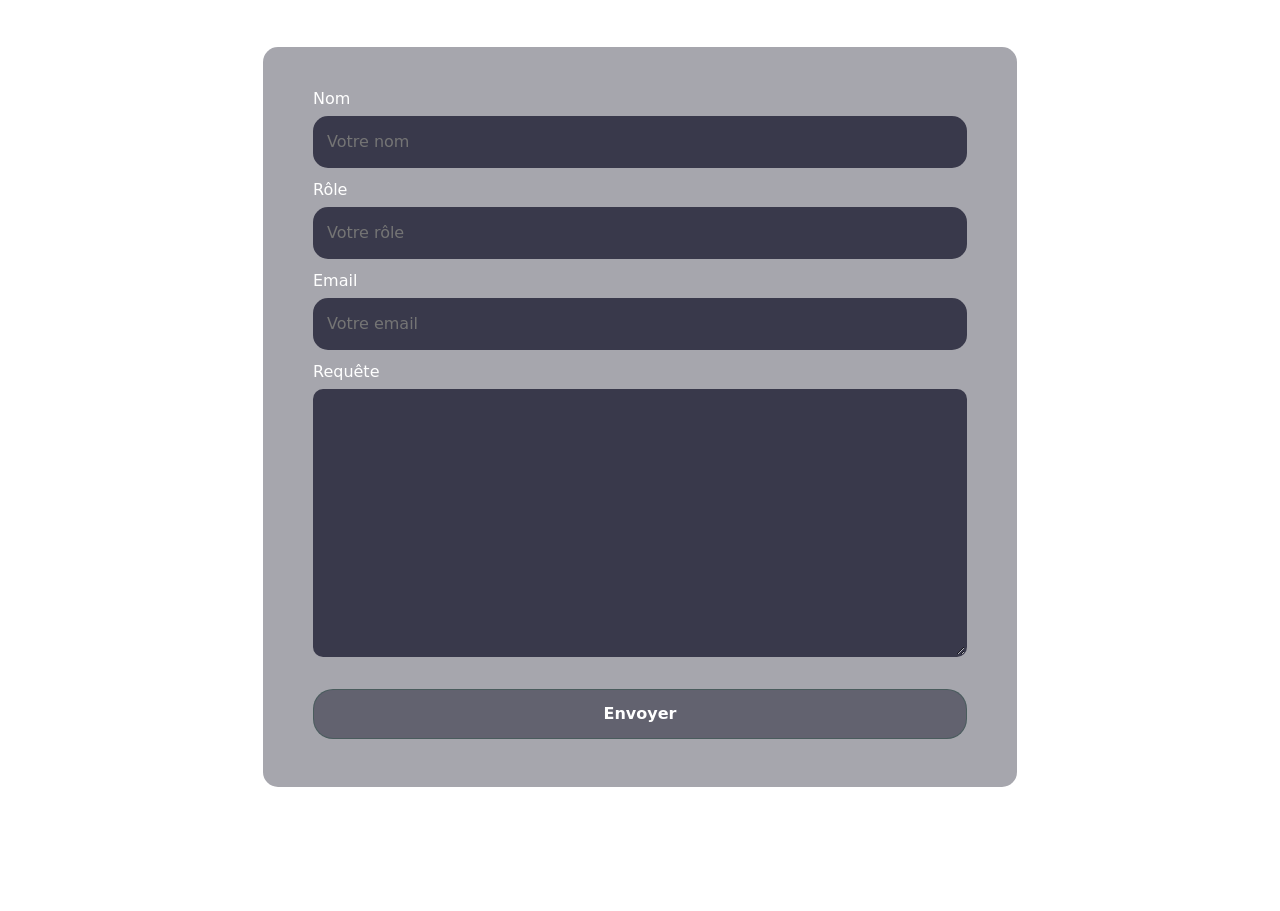
==== commit 9bfc908b: "Update index.html" ====
--- a/Site internet/index.html
+++ b/Site internet/index.html
@@ -83,59 +83,9 @@
                 </div>
                 <!--Fin Toggler menu-->
 
-                <!--Menu déroulant des Filtres en Offset-->
-                <button class="btn btn-outline-dark filtres" type="button" data-bs-toggle="offcanvas"
-                    data-bs-target="#offcanvasFiltres"
-                    aria-controls="offcanvasFiltres"><!-- Bouton de bascule (toggler) -->
-                    <span class="bi bi-toggles">Filtres</span>
-                </button>
-
             </div>
 
         </nav>
-
-        <div class="offcanvas offcanvas-end bg-dark text-white" tabindex="-1" id="offcanvasFiltres"
-            aria-labelledby="offcanvasFiltresLabel">
-
-            <div class="offcanvas-header">
-
-                <h5 class="offcanvas-title" id="offcanvasFiltresLabel">Filtres</h5>
-
-                <button type="button" class="btn-close" data-bs-dismiss="offcanvas" aria-label="Fermer"></button>
-
-            </div>
-
-            <div class="offcanvas-body">
-
-                <ul class="navbar-nav justify-content-end flex-grow-1 pe-3">
-                    <li>
-                        <div class="form-check">
-
-                            <input class="form-check-input" type="checkbox" value="" id="ToutChecked" checked>
-
-                            <label class="form-check-label" for="#ToutChecked">
-                                Tout
-                            </label>
-
-                        </div>
-                    </li>
-                    <li class="mt-3">
-
-                        <h7 class="fw-bold">Lieux :</h7>
-
-                        <div class="form-check pt-2">
-
-                            <input class="form-check-input" type="checkbox" value="" id="checkDefault">
-
-                            <label class="form-check-label" for="#checkDefault">
-                                Parc
-                            </label>
-
-                        </div>
-                    </li>
-                </ul>
-            </div>
-        </div>
 
     </header>
 
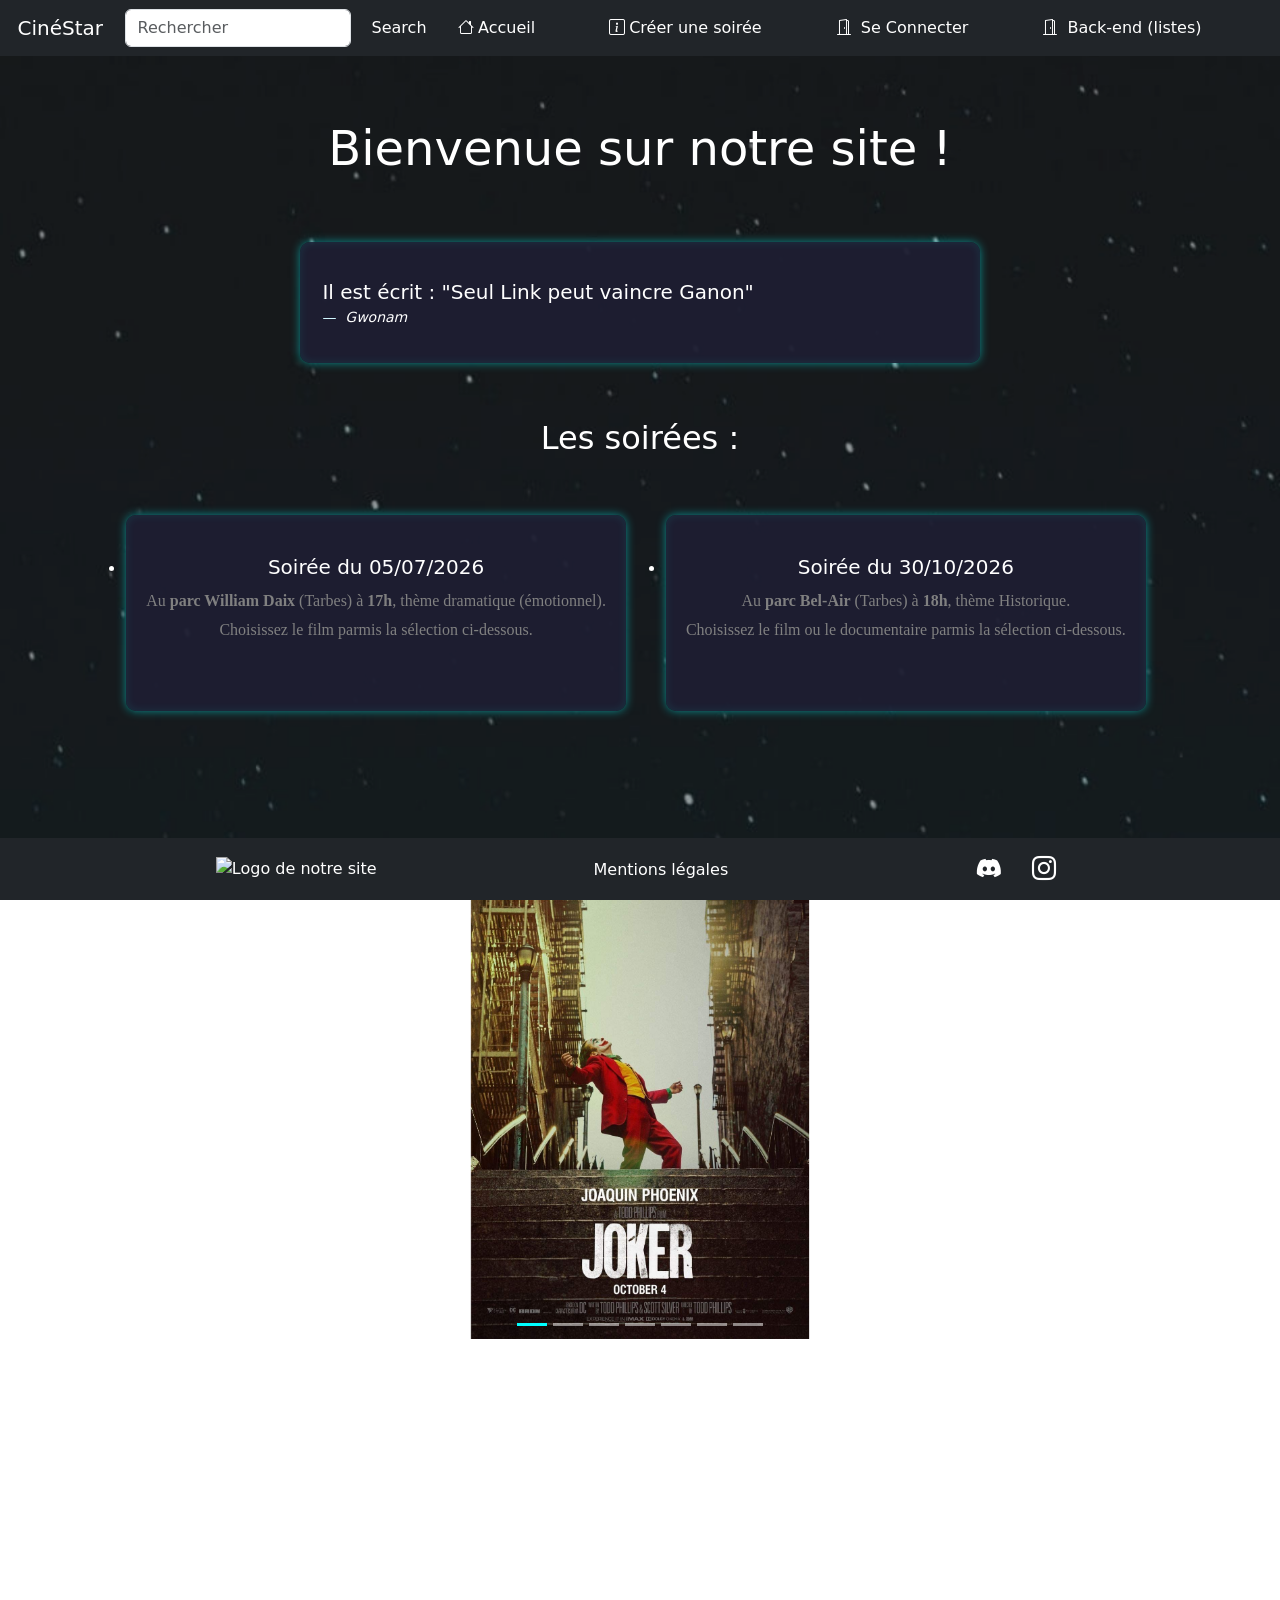
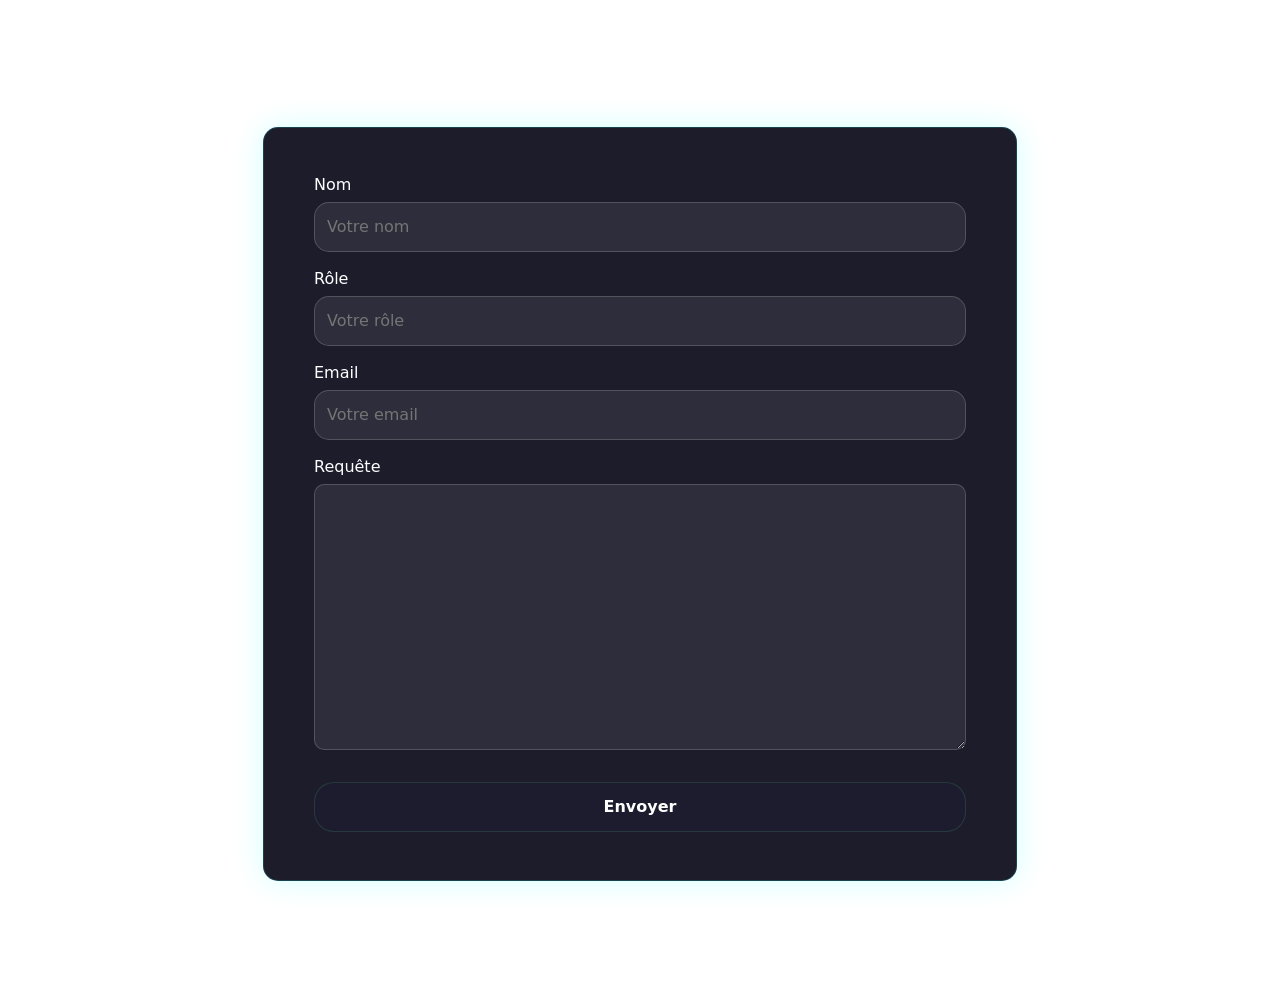
==== commit 1f50c782: "Update index.html ajout encore une fois du lien pour que le formulaire de contact fonctionne car enc" ====
--- a/Site internet/index.html
+++ b/Site internet/index.html
@@ -200,7 +200,7 @@
 
                     <div class="d-flex justify-content-evenly">
 
-                        <form class="pb-5 mb-3 colonne-form" method="get" action="#">
+                        <form class="pb-5 mb-3 colonne-form" method="post" action="mail_contact.php">
 
                             <label for="name">Nom</label>
                             <input type="text" id="name" name="name" placeholder="Votre nom" required>
--- a/Site internet/style.css
+++ b/Site internet/style.css
@@ -122,6 +122,18 @@
 
 }
 
+label {
+
+    padding-top: 5px;
+
+}
+
+section h2 {
+
+    margin-top: 80px;
+
+}
+
 footer.footer .active {
 
     background-image: url("https://i.pinimg.com/736x/fd/cd/2d/fdcd2d93de5c539ff196c34991a457ca.jpg");
@@ -157,7 +169,7 @@
     margin-right: 40px;
 
     border-radius: 10px;
-    
+
     gap: 10px;
 
     text-align: center;
@@ -196,7 +208,10 @@
 
     z-index: 1;
 
-    background: rgba(32, 32, 48, 0.395);
+
+    background: rgba(16, 16, 32, 0.95);
+    border: 1px solid rgba(0, 255, 255, 0.18);
+    box-shadow: 0 0 30px rgba(0, 255, 255, 0.18);
 
     padding: 30px 50px;
 
@@ -235,8 +250,9 @@
     padding: 12px;
     padding-right: 300px;
 
-    background: rgba(30, 30, 50, 0.8);
-    border: 2px solid transparent;
+    background: rgba(255, 255, 255, 0.08);
+    border: 1px solid rgba(255, 255, 255, 0.18);
+    color: white;
     border-radius: 15px;
     color: white;
 
@@ -256,8 +272,9 @@
     padding: 12px;
     padding-right: 300px;
 
-    background: rgba(30, 30, 50, 0.8);
-    border: 2px solid transparent;
+    background: rgba(255, 255, 255, 0.08);
+    border: 1px solid rgba(255, 255, 255, 0.18);
+    color: white;
     border-radius: 10px;
     color: white;
 
@@ -516,7 +533,7 @@
 
     font-size: 1rem;
 
-    font-family:Cambria, Cochin, Georgia, Times, 'Times New Roman', serif;
+    font-family: Cambria, Cochin, Georgia, Times, 'Times New Roman', serif;
 
     color: gray;
 
@@ -572,5 +589,11 @@
 }
 
 #login-section .btn-login:hover {
+
     transform: scale(1.02);
-}
+
+    background: rgba(30, 30, 50, 0.95);
+    border-color: #00FFFF;
+    box-shadow: 0 0 10px rgba(0, 255, 255, 0.5), inset 0 0 10px rgba(0, 255, 255, 0.1);
+
+}
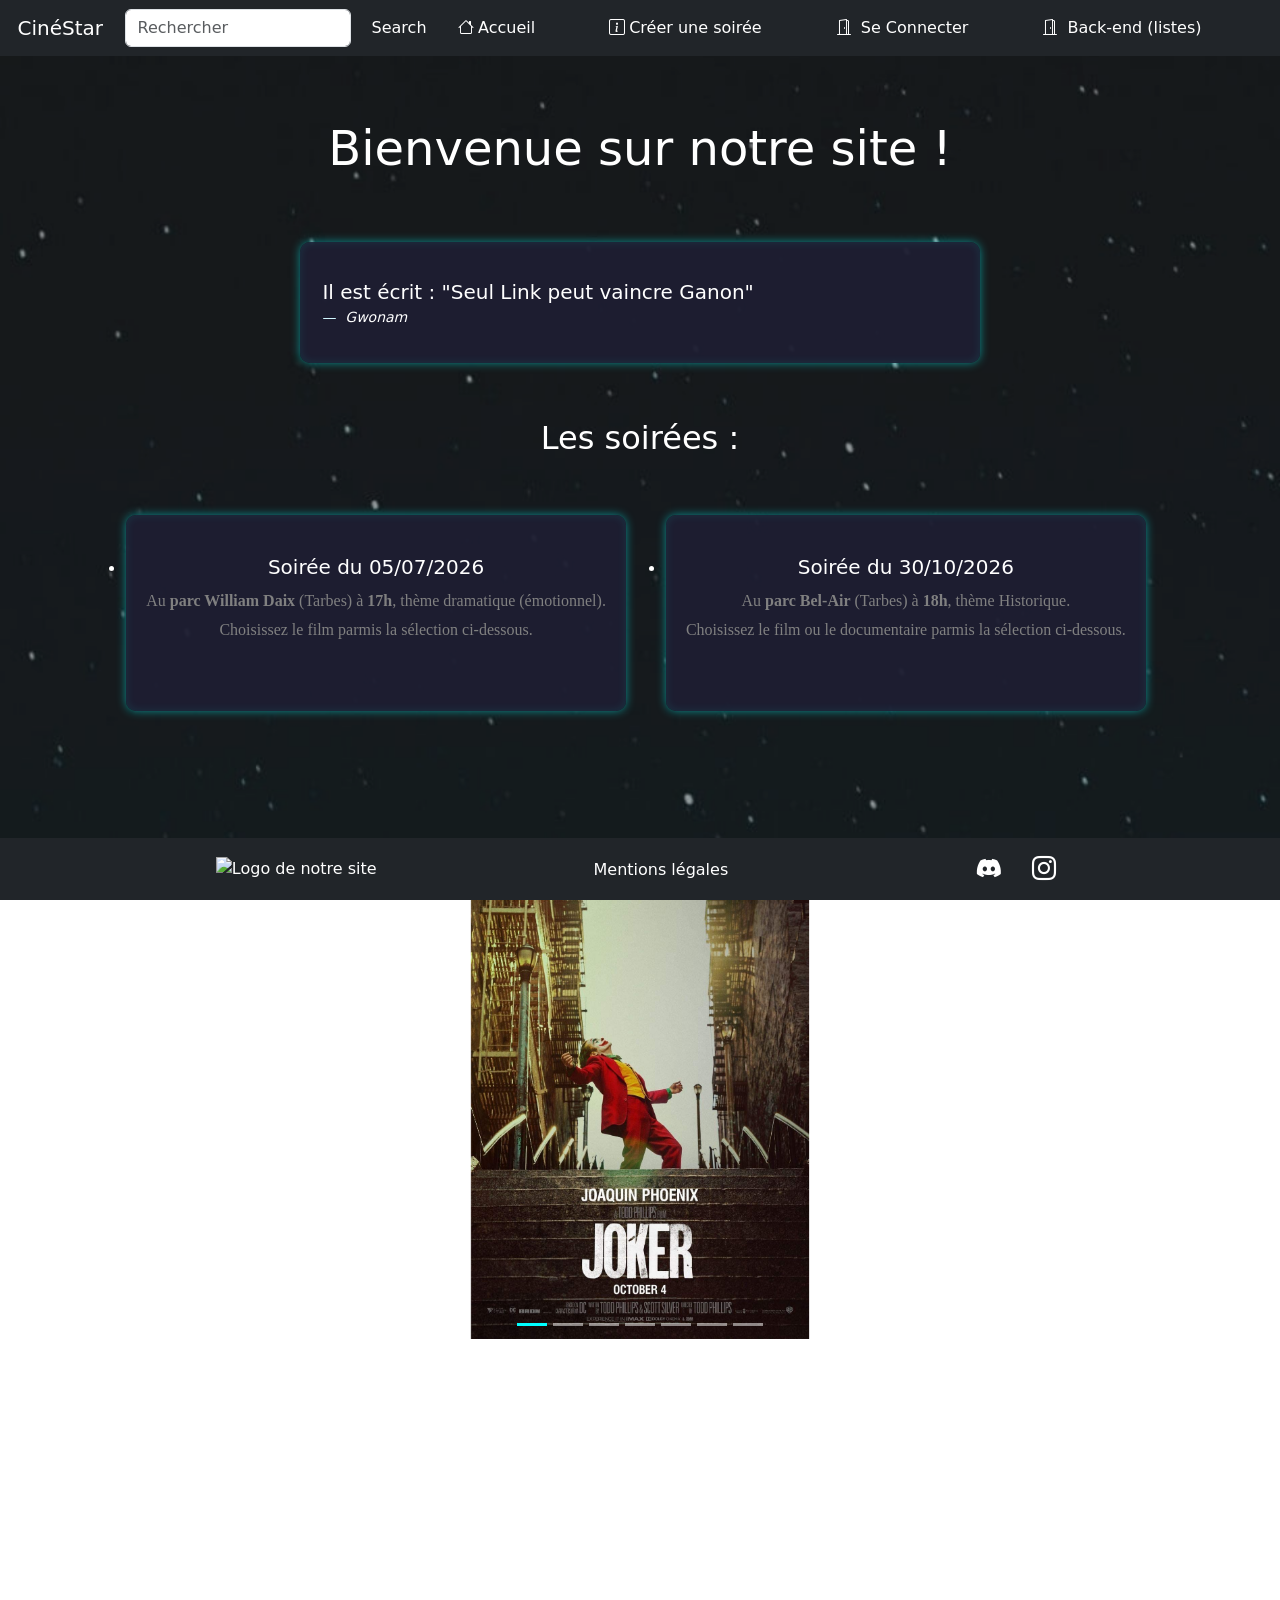
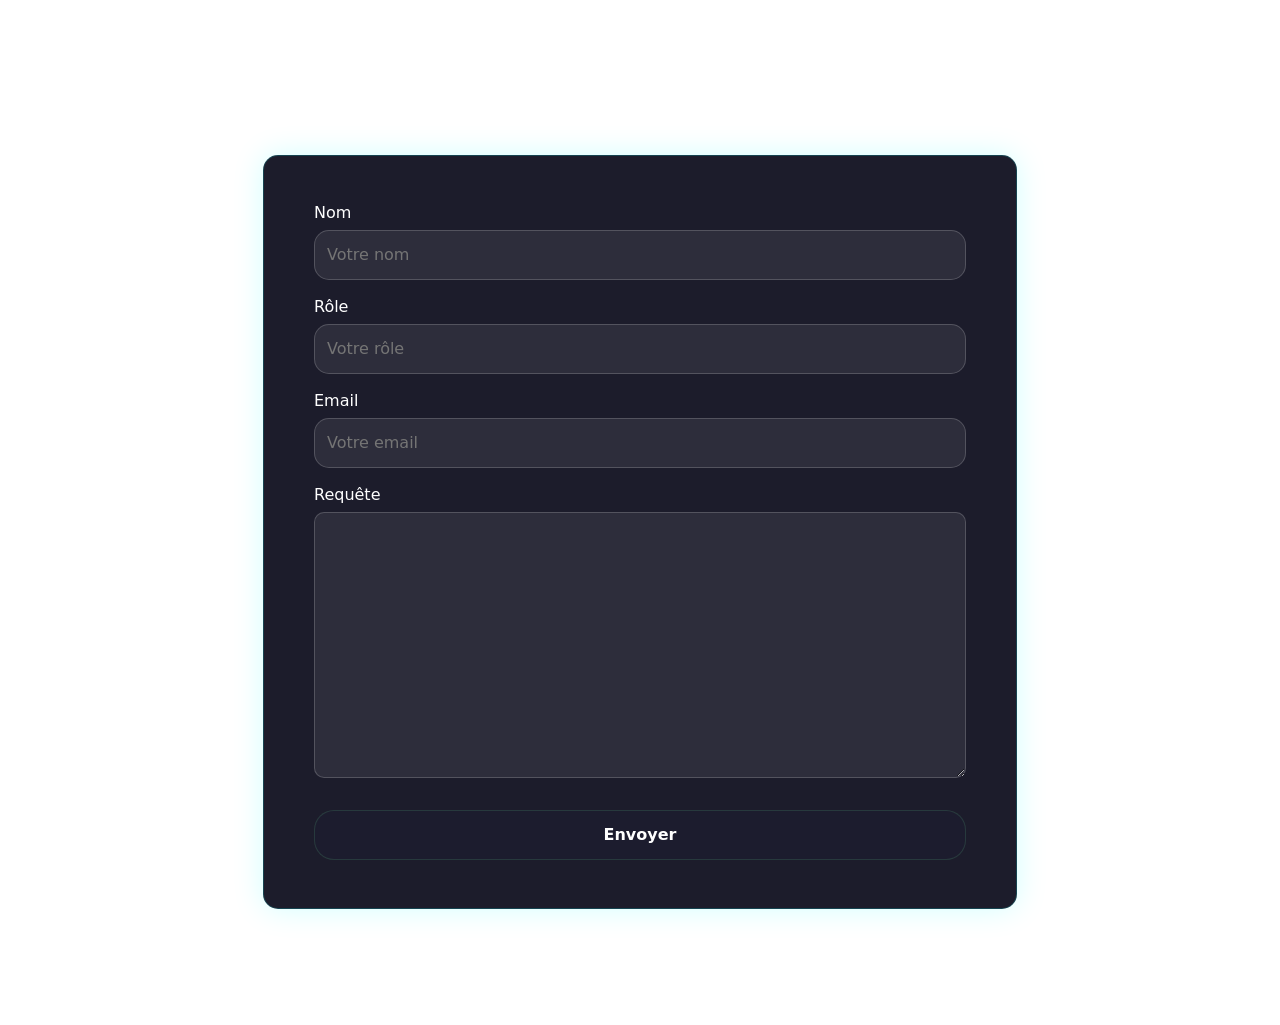
==== commit da82efb2: "Update index.html réparation du carousel" ====
--- a/Site internet/index.html
+++ b/Site internet/index.html
@@ -192,8 +192,19 @@
                             <img src="./img/films/hypnotic.jpg" alt="Affiche d'Hypnotic'" class="d-block w-100 h-auto">
                         </div>
                     </div>
+
+                    <!-- Contrôle carrousel (précédent) -->
+                    <button class="carousel-control-prev" type="button" data-bs-target="#carouselPortrait"data-bs-slide="prev">
+                        <span class="carousel-control-prev-icon"aria-hidden="true"></span><!-- Icône carrousel précédent -->
+                    </button>
+                    <!-- Contrôle carrousel (suivant) -->
+                    <button class="carousel-control-next" type="button" data-bs-target="#carouselPortrait" data-bs-slide="next">
+                        <span class="carousel-control-next-icon" aria-hidden="true"></span><!-- Icône carrousel suivant -->
+                    </button>
                 </div>
-
+            </div>
+
+            <div>
                 <section class="formulaire mt-4 pd-3">
 
                     <h2>Contactez-moi :</h2>
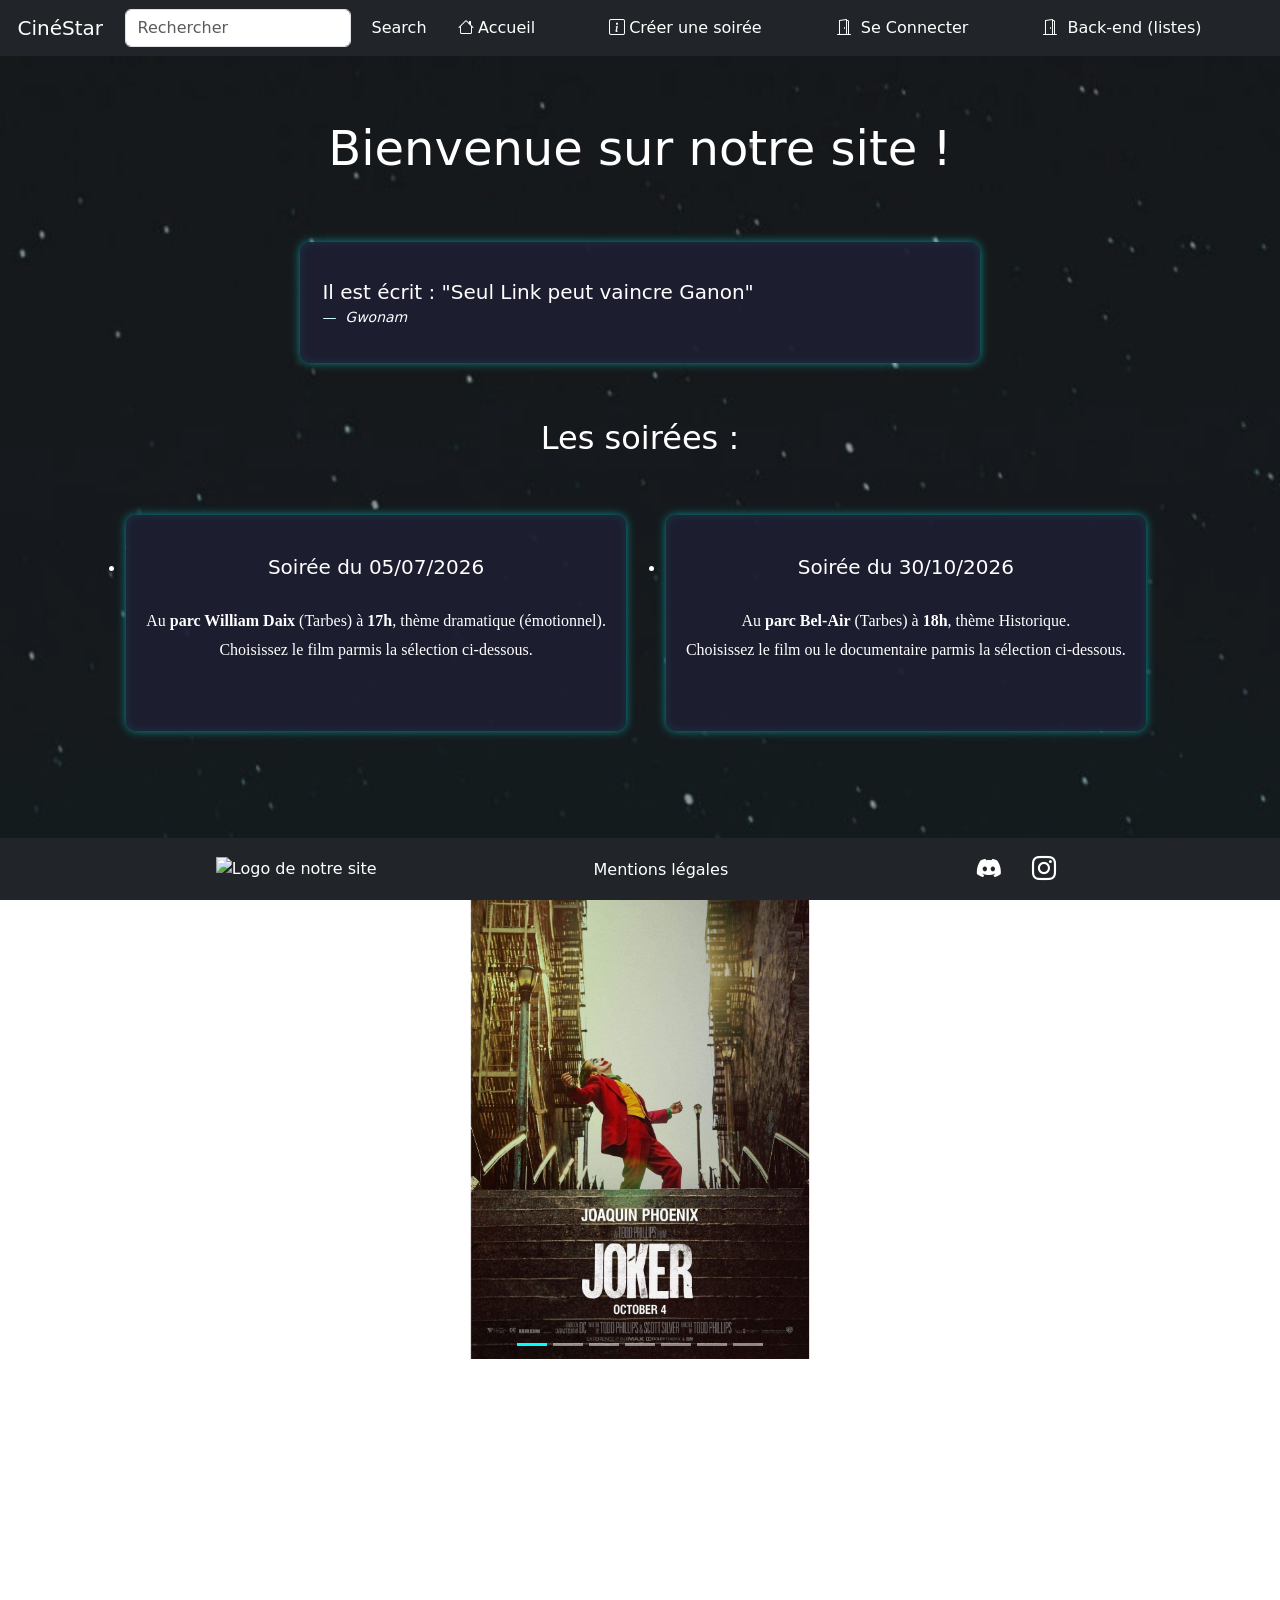
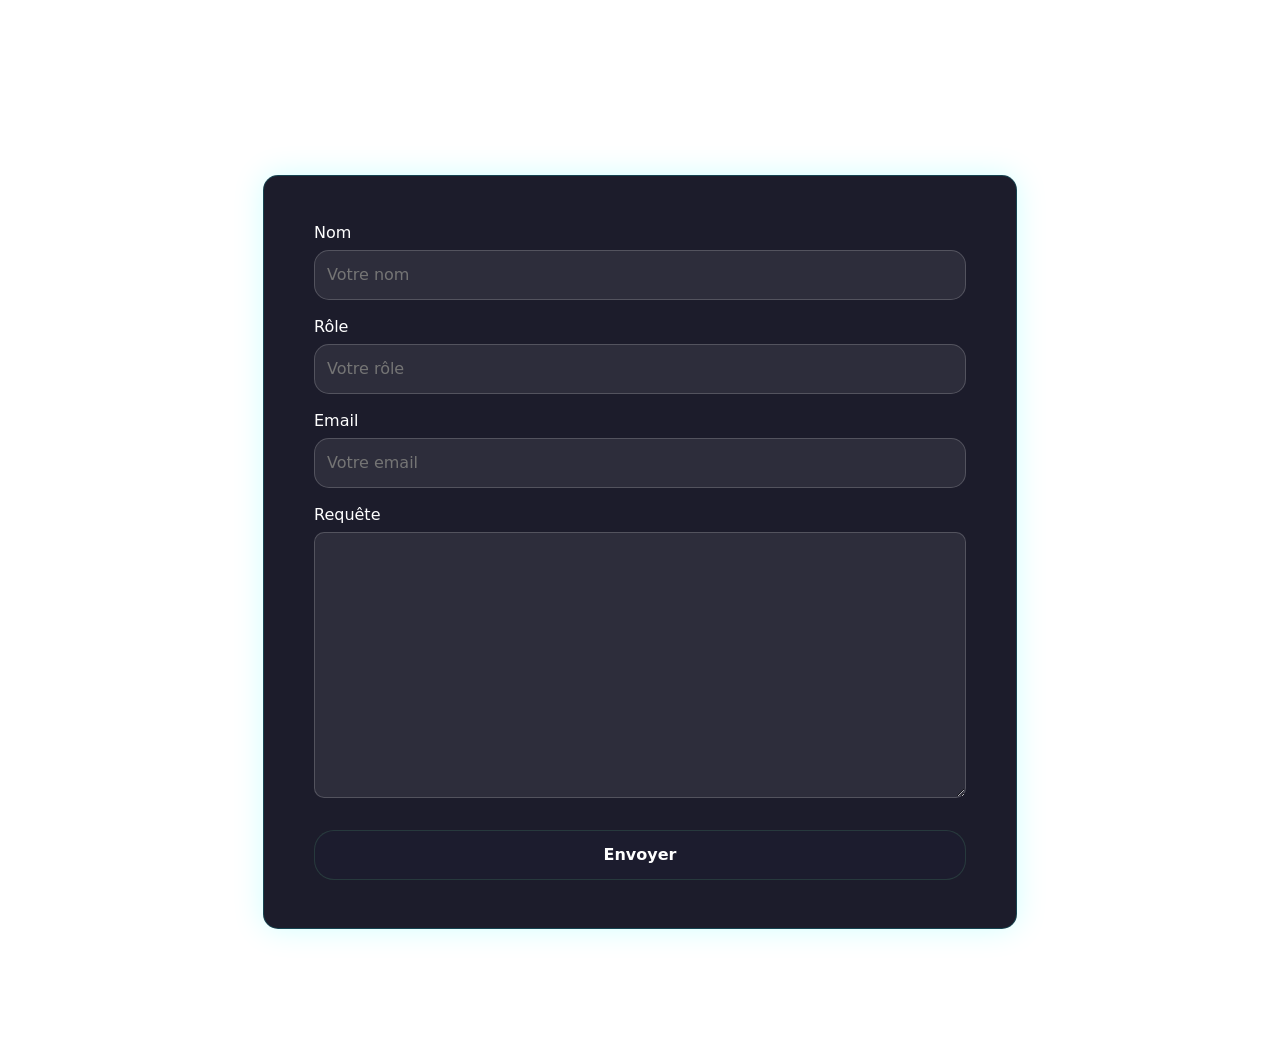
==== commit dde498bf: "Update index.html" ====
--- a/Site internet/index.html
+++ b/Site internet/index.html
@@ -207,7 +207,7 @@
             <div>
                 <section class="formulaire mt-4 pd-3">
 
-                    <h2>Contactez-moi :</h2>
+                    <h2 class="text-center">Envoyez nous vos suggestions :</h2>
 
                     <div class="d-flex justify-content-evenly">
 
--- a/Site internet/style.css
+++ b/Site internet/style.css
@@ -176,11 +176,26 @@
 
     transition: all 0.3s ease;
 
+    color: white;
+
 }
 
 #indexsoirée li:hover {
 
     transform: scale(1.01);
+
+}
+
+#indexsoirée li h5 {
+
+    color: white;
+
+}
+
+#indexsoirée li p {
+
+    padding-top: 20px;
+    color: white;
 
 }
 
@@ -537,6 +552,99 @@
 
     color: gray;
 
+}
+
+/* ===== BACK-END LISTE FILMS ===== */
+.corps-de-page {
+    display: flex;
+
+    flex-direction: column;
+
+    align-items: center;
+
+    justify-content: center;
+
+    text-align: center;
+
+    padding: 100px 20px 120px;
+
+    box-sizing: border-box;
+
+    color: white;
+
+    gap: 12rem;
+
+}
+
+.liste-2x,
+.liste-films,
+.liste-lieux,
+.liste-soirees {
+    width: min(1000px, 95%);
+    margin: 0 auto;
+    padding: 2rem;
+    border-radius: 2rem;
+    background: rgba(30, 30, 50, 0.95);
+    border: 1px solid rgba(0, 255, 255, 0.18);
+    box-shadow: 0 0 20px rgba(0, 255, 255, 0.5), inset 0 0 20px rgba(0, 255, 255, 0.1);
+}
+
+.liste-2x h2,
+.liste-films h2,
+.liste-lieux h2,
+.liste-soirees h2 {
+    margin-bottom: 1.5rem;
+    color: white;
+}
+
+.liste-2x ul,
+.liste-films ul,
+.liste-lieux ul,
+.liste-soirees ul {
+    list-style: none;
+    padding: 0;
+    margin: 0;
+}
+
+.liste-2x li,
+.liste-films li,
+.liste-lieux li,
+.liste-soirees li {
+
+    padding: 0.9rem 1rem;
+    margin-bottom: 0.8rem;
+    border-radius: 1rem;
+    background: rgba(255, 255, 255, 0.05);
+    border: 1px solid rgba(255, 255, 255, 0.12);
+    transition: transform 0.2s ease, background 0.2s ease;
+
+}
+
+.liste-2x li:hover,
+.liste-films li:hover,
+.liste-lieux li:hover,
+.liste-soirees li:hover {
+    transform: translateY(-2px);
+    background: rgba(255, 255, 255, 0.1);
+}
+
+.liste-soirees li h7 {
+    display: block;
+    margin-bottom: 0.4rem;
+    font-weight: 700;
+    color: #00FFFF;
+}
+
+.liste-soirees li p {
+    margin: 0;
+    color: #d1f7ff;
+    line-height: 1.6;
+}
+
+li a {
+
+    text-decoration: none;
+    color: white;
 }
 
 /* ===== PAGE LOGIN ===== */
@@ -597,3 +705,14 @@
     box-shadow: 0 0 10px rgba(0, 255, 255, 0.5), inset 0 0 10px rgba(0, 255, 255, 0.1);
 
 }
+
+/* ==== Toggler menu visible sur petit écran ==== */
+
+.navbar-toggler {
+    background: url("https://i.pinimg.com/736x/fd/cd/2d/fdcd2d93de5c539ff196c34991a457ca.jpg") center/cover;
+    z-index: 1050;
+}
+
+.navbar-toggler-icon {
+    background-image: url("data:image/svg+xml;charset=utf8,%3Csvg viewBox='0 0 30 30' xmlns='http://www.w3.org/2000/svg'%3E%3Cpath stroke='rgba(255,255,255,0.95)' stroke-width='2' stroke-linecap='round' stroke-miterlimit='10' d='M4 7h22M4 15h22M4 23h22'/%3E%3C/svg%3E");
+}
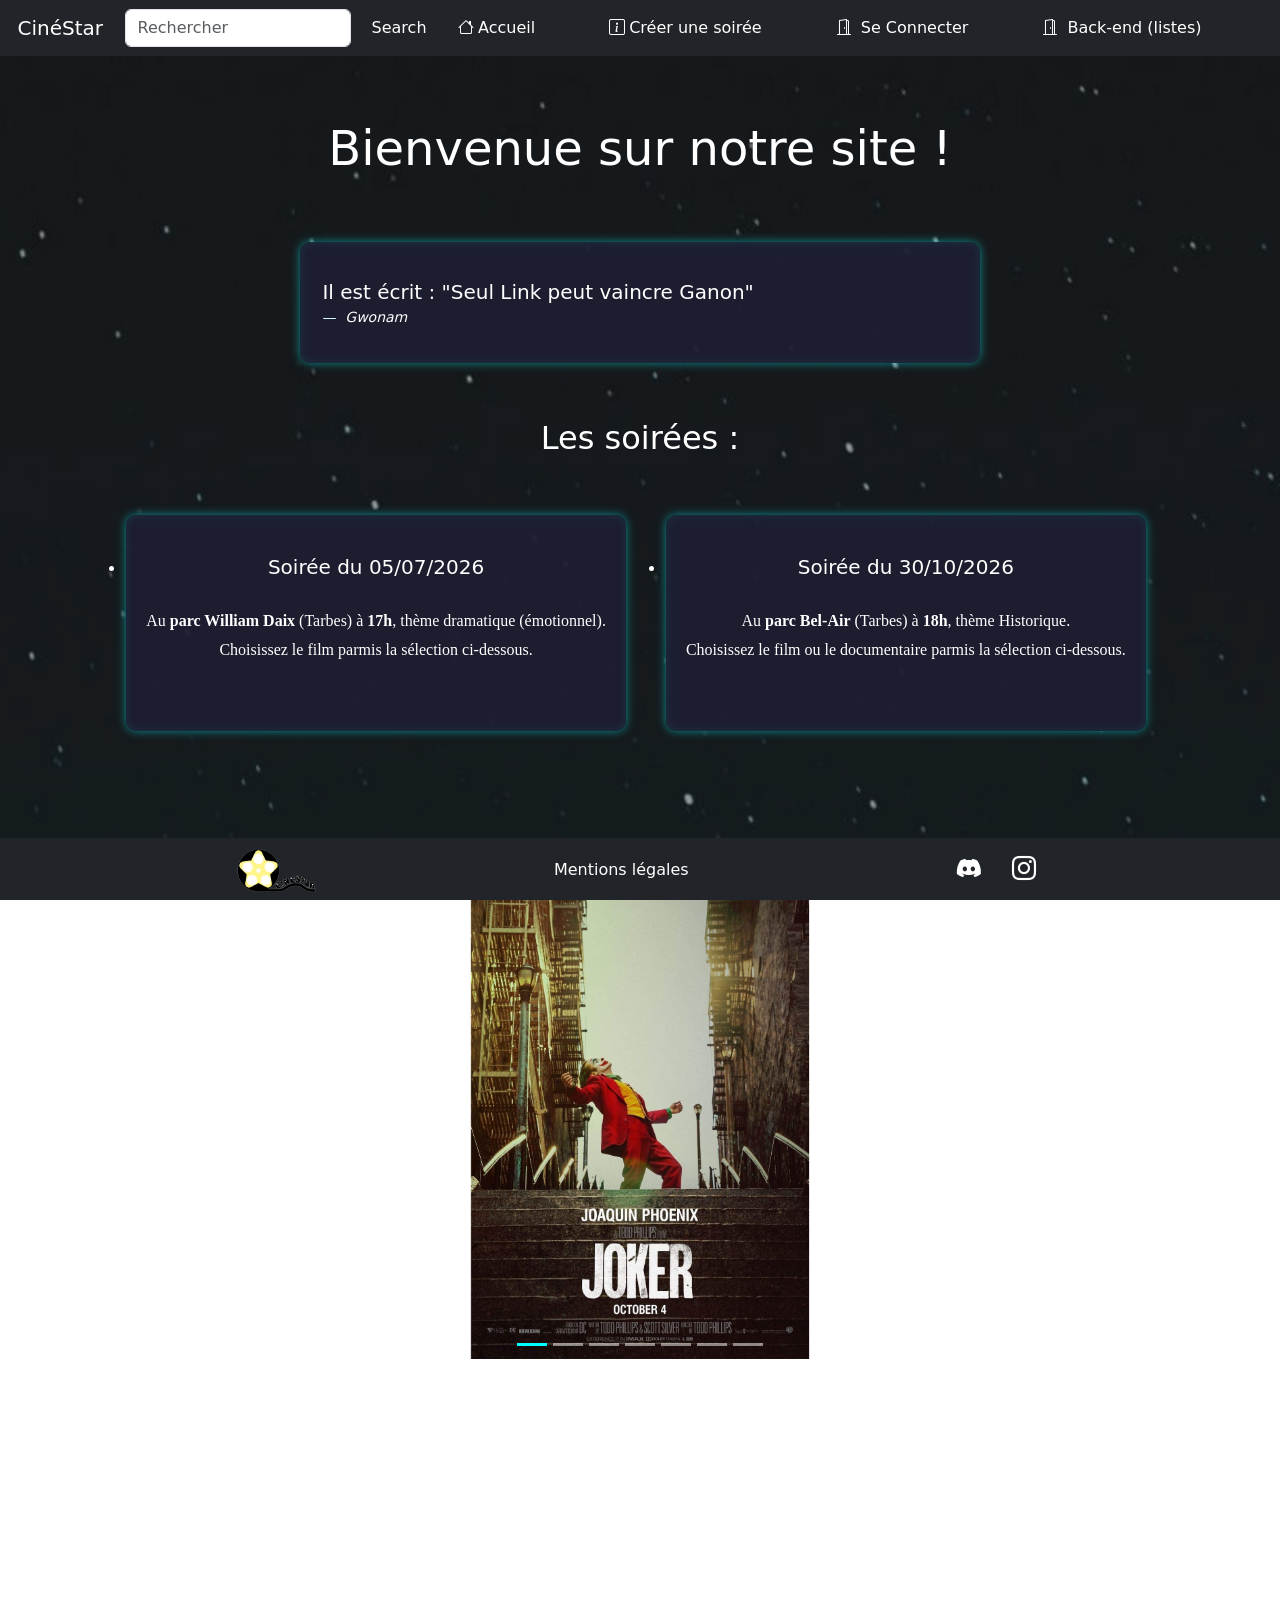
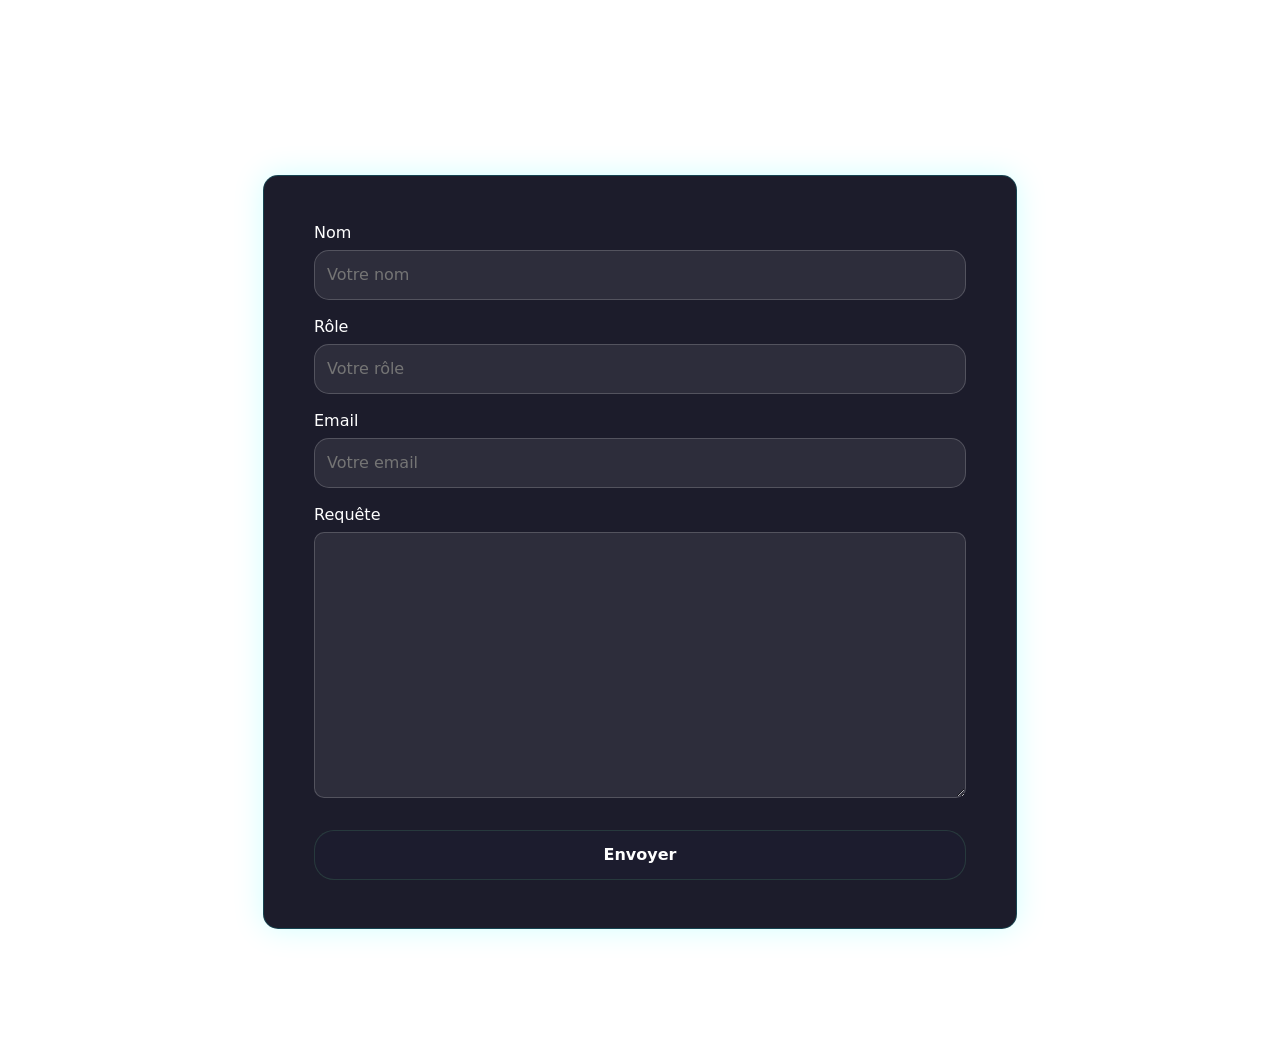
==== commit 6da97a73: "Update index.html" ====
--- a/Site internet/index.html
+++ b/Site internet/index.html
@@ -60,7 +60,7 @@
                             </li>
                             <li class="nav-item">
                                 <a class="btn border border-1 border-dark active  me-5"
-                                    href="./Création_de_soirée.html"><i class="bi bi-info-square me-1"></i>Créer une
+                                    href="./Creation_de_soiree.html"><i class="bi bi-info-square me-1"></i>Créer une
                                     soirée</a>
                             </li>
                             <li class="nav-item">
@@ -239,7 +239,7 @@
 
                 <div class="d-flex justify-content-evenly align-items-center"><!-- Pour que se soit bien réparti -->
 
-                    <a class="btn border border-1 border-dark p-1" href="index.html"><img src="./img/logo.png"
+                    <a class="btn border border-1 border-dark p-1" href="index.html"><img src="./img/Logo.png"
                             alt="Logo de notre site" class="img-fluid"></a><!--Notre logo, cliquable pour revenir au début de la page d'accueil-->
 
                     <a class="btn border border-1 border-dark active pt-2 me-4" href="./Mention_Légale.html">Mentions
--- a/Site internet/style.css
+++ b/Site internet/style.css
@@ -608,6 +608,7 @@
 
 .liste-2x li,
 .liste-films li,
+.liste-films .accordion-item,
 .liste-lieux li,
 .liste-soirees li {
 
@@ -622,10 +623,25 @@
 
 .liste-2x li:hover,
 .liste-films li:hover,
+.liste-films .accordion-item:hover,
 .liste-lieux li:hover,
 .liste-soirees li:hover {
     transform: translateY(-2px);
     background: rgba(255, 255, 255, 0.1);
+}
+
+
+.liste-films span {
+    color: white;
+}
+
+.liste-films .accordion-item button {
+    padding: 0.9rem 1rem;
+    margin-bottom: 0.8rem;
+    border-radius: 1rem;
+    background: rgba(255, 255, 255, 0.05);
+    border: 1px solid rgba(255, 255, 255, 0.12);
+    transition: transform 0.2s ease, background 0.2s ease;
 }
 
 .liste-soirees li h7 {
